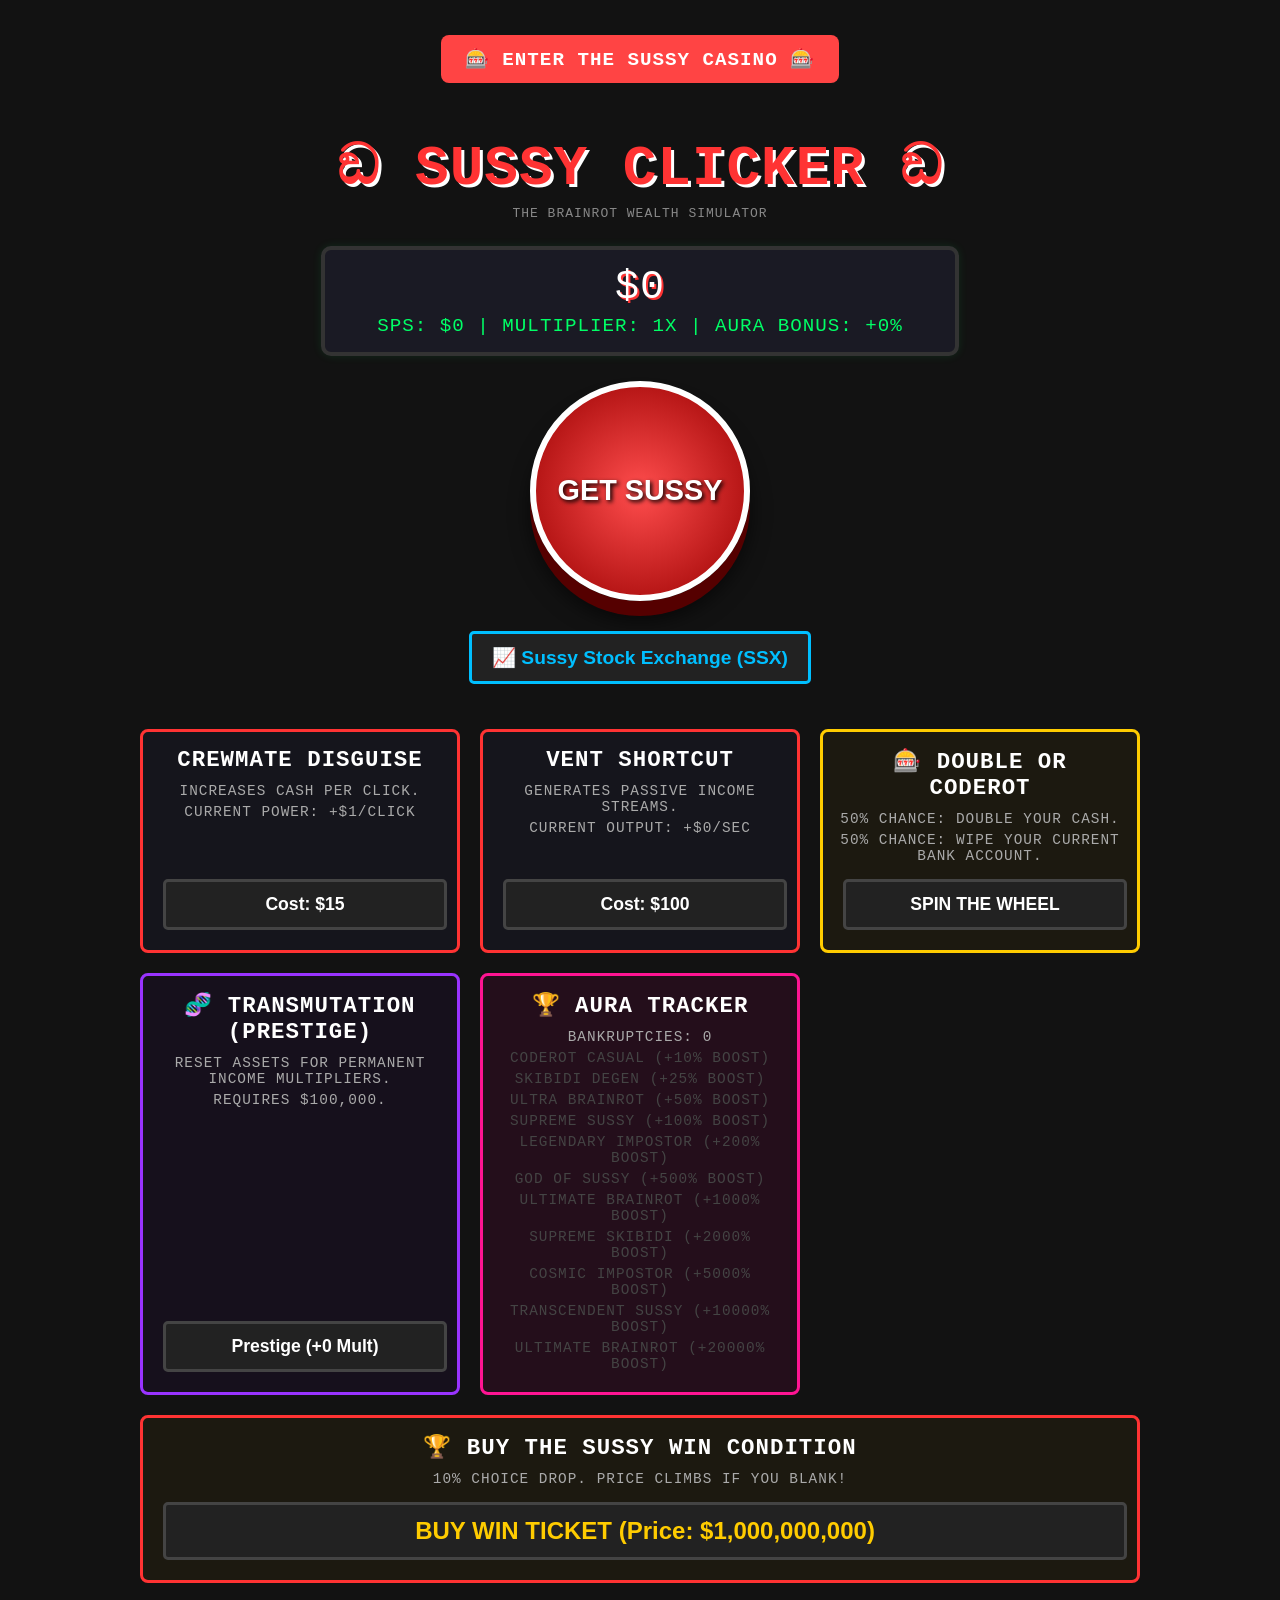
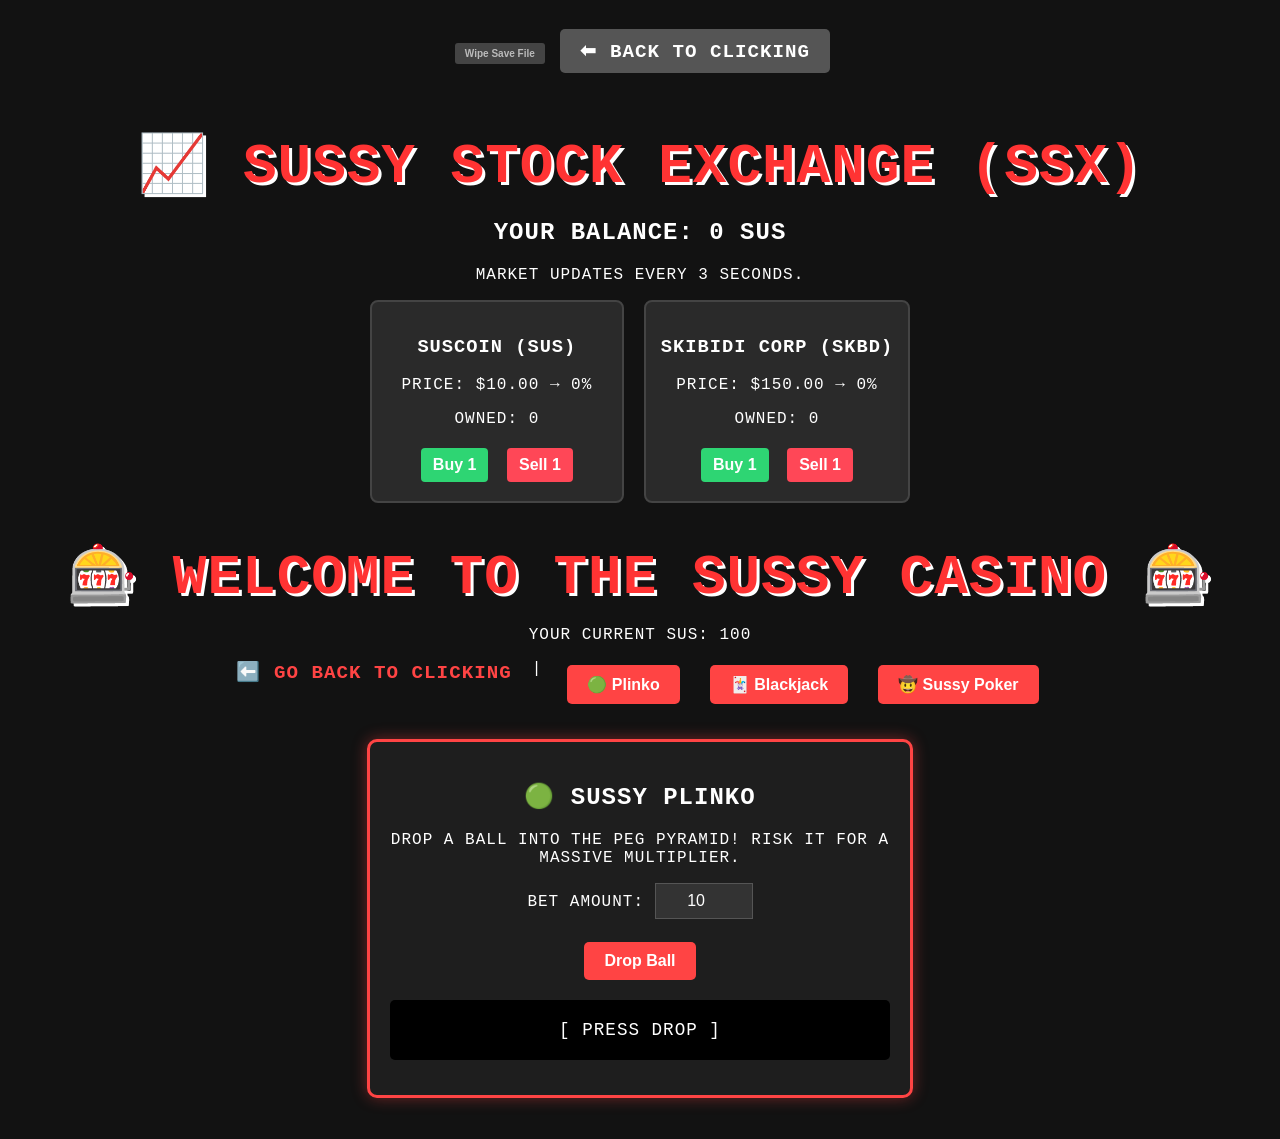
==== index.html @ 07d64ea9 "l bug fixes" ====
<!DOCTYPE html>
<html lang="en">
<head>
    <meta charset="UTF-8">
    <meta name="viewport" content="width=device-width, initial-scale=1.0">
    <title>SUSSY CLICKR</title>
    <link rel="shortcut icon" type="image/x-icon" href="favicon.ico">
    <a href="casino.html" style="display: inline-block; padding: 12px 24px; background: #ff4444; color: white; border-radius: 8px; font-weight: bold; text-decoration: none; margin: 15px 0;">
    🎰 Enter the Sussy Casino 🎰
    <script src="data.js"></script>

</a>
    <style>
        body {
            background-color: #0f0f12;
            color: #00ff66;
            font-family: 'Impact', 'Arial Black', sans-serif;
            text-align: center;
            margin: 0;
            padding: 20px;
            text-transform: uppercase;
            letter-spacing: 1px;
            user-select: none;
            transition: background 0.5s ease, box-shadow 0.5s ease;
        }

        h1 {
            color: #ff3333;
            font-size: 3.5rem;
            text-shadow: 3px 3px 0px #fff;
            margin-bottom: 5px;
        }

        .subtitle {
            color: #888;
            font-family: monospace;
            margin-bottom: 25px;
        }

        .stats-container {
            background: #1a1a24;
            border: 4px solid #333;
            padding: 15px;
            max-width: 600px;
            margin: 0 auto 25px auto;
            border-radius: 10px;
            box-shadow: 0 0 10px rgba(0, 255, 102, 0.1);
        }

        .main-display {
            font-size: 2.5rem;
            color: #ffffff;
            text-shadow: 2px 2px #ff3333;
        }

        .sub-display {
            font-size: 1.2rem;
            color: #00ff66;
            font-family: monospace;
            margin-top: 5px;
        }

        #main-clicker {
            background: radial-gradient(circle, #ff4d4d 0%, #990000 100%);
            color: white;
            border: 6px solid #fff;
            width: 220px;
            height: 220px;
            border-radius: 50%;
            font-size: 1.8rem;
            font-weight: bold;
            cursor: pointer;
            box-shadow: 0 15px 0px #550000, 0 20px 20px rgba(0,0,0,0.6);
            transition: all 0.05s ease;
            margin: 20px auto;
            display: block;
            text-shadow: 2px 2px 4px #000;
        }

        #main-clicker:active {
            transform: translateY(10px);
            box-shadow: 0 5px 0px #550000, 0 10px 10px rgba(0,0,0,0.6);
        }
        #day-trade-btn {
            background: #222;
            color: #00bfff;
            border: 3px solid #00bfff;
            padding: 12px 20px;
            font-size: 1.2rem;
            font-weight: bold;
            cursor: pointer;
            border-radius: 5px;
            margin-top: 10px;
            transition: all 0.2s ease;
        }
        #day-trade-btn:hover {
            background: #00bfff;
            color: black;
            border-color: #fff;
        }
        #day-trade-btn:active {
            transform: translateY(3px);
            box-shadow: 0 2px 0px #00bfff, 0 4px 4px rgba(0,0,0,0.6);
        }

        .grid-container {
            display: grid;
            grid-template-columns: repeat(auto-fit, minmax(280px, 1fr));
            gap: 20px;
            max-width: 1000px;
            margin: 30px auto;
            padding: 10px;
        }

        .panel {
            background: #15151c;
            border: 3px solid #ff3333;
            border-radius: 8px;
            padding: 15px;
            display: flex;
            flex-direction: column;
            justify-content: space-between;
        }

        .panel.gamble-panel { border-color: #ffcc00; background: #1c1910; }
        .panel.prestige-panel { border-color: #9933ff; background: #16101c; }
        .panel.achievement-panel { border-color: #ff1493; background: #240e1b; }

        .panel h3 { margin: 0 0 10px 0; font-size: 1.4rem; color: #fff; }
        .panel p { font-family: monospace; font-size: 0.9rem; color: #aaa; margin: 5px 0; }

        .action-btn {
            background: #222; color: #fff; border: 3px solid #444;
            padding: 12px; font-size: 1.1rem; font-weight: bold;
            cursor: pointer; border-radius: 5px; width: 100%; margin-top: 10px;
        }

        .action-btn:hover:not(:disabled) { background: #ff3333; color: black; border-color: #fff; }
        .gamble-panel .action-btn:hover:not(:disabled) { background: #ffcc00; }
        .prestige-panel .action-btn:hover:not(:disabled) { background: #9933ff; }
        .action-btn:disabled { background: #0b0b0d; color: #444; border-color: #222; cursor: not-allowed; }

        .win-screen {
            display: none; position: fixed; top: 0; left: 0; width: 100%; height: 100%;
            background: rgba(0,0,0,0.95); color: #ffcc00; font-size: 4rem; padding-top: 20%; z-index: 9999;
        }

        .clear-btn { background: #444; color: #bbb; border: none; padding: 5px 10px; font-size: 10px; cursor: pointer; border-radius: 3px; margin-top: 20px; }

        .chart-box {
            background: #050508;
            border: 2px dashed #00bfff;
            height: 80px;
            margin-top: 10px;
            border-radius: 4px;
            position: relative;
            overflow: hidden;
        }

        .chart-box svg {
            width: 100%;
            height: 100%;
        }
    </style>
</head>
<body>

    <div id="win-popup" class="win-screen">📮 GYATT! YOU ARE THE ULTIMATE IMPOSTOR! YOU WIN! 📮</div>

    <h1>ඞ SUSSY CLICKER ඞ</h1>
    <div class="subtitle">The Brainrot Wealth Simulator</div>

    <div class="stats-container" id="box-stats">
        <div class="main-display">$<span id="sus-points">0</span></div>
        <div class="sub-display">
            SPS: $<span id="sps-display">0</span> | Multiplier: <span id="prestige-display">1</span>x | Aura Bonus: +<span id="aura-bonus-display">0</span>%
        </div>
    </div>

    <button id="main-clicker" onclick="clickSussy(event)">GET SUSSY </button>
    <button id="day-trade-btn" onclick="location.href='trading.html'">📈 Sussy Stock Exchange (SSX)</button>

    <div class="grid-container">
        <div class="panel">
            <div>
                <h3>Crewmate Disguise</h3>
                <p>Increases cash per click.</p>
                <p>Current Power: +$<span id="click-power-display">1</span>/click</p>
            </div>
            <button id="btn-disguise" class="action-btn" onclick="buyDisguise()">Cost: $<span id="cost-disguise">15</span></button>
        </div>

        <div class="panel">
            <div>
                <h3>Vent Shortcut</h3>
                <p>Generates passive income streams.</p>
                <p>Current Output: +$<span id="vent-power-display">0</span>/sec</p>
            </div>
            <button id="btn-vent" class="action-btn" onclick="buyVent()">Cost: $<span id="cost-vent">100</span></button>
        </div>

        <div class="panel gamble-panel">
            <div>
                <h3>🎰 Double or Coderot</h3>
                <p>50% Chance: Double your cash.</p>
                <p>50% Chance: Wipe your current bank account.</p>
            </div>
            <button id="btn-gamble" class="action-btn" onclick="gambleEverything()">SPIN THE WHEEL</button>
        </div>

        <div class="panel prestige-panel">
            <div>
                <h3>🧬 Transmutation (Prestige)</h3>
                <p>Reset assets for permanent income multipliers.</p>
                <p>Requires $100,000.</p>
            </div>
            <button id="btn-prestige" class="action-btn" onclick="prestige()">Prestige (+<span id="pending-prestige">0</span> Mult)</button>
        </div>

        <div class="panel achievement-panel">
            <div>
                <h3>🏆 AURA TRACKER</h3>
                <p>Bankruptcies: <span id="stat-losses">0</span></p>
                <p id="badge-1" style="color: #444;"> CODEROT CASUAL (+10% Boost)</p>
                <p id="badge-2" style="color: #444;"> SKIBIDI DEGEN (+25% Boost)</p>
                <p id="badge-3" style="color: #444;"> ULTRA BRAINROT (+50% Boost)</p>
                <p id="badge-4" style="color: #444;"> SUPREME SUSSY (+100% Boost)</p>
                <p id="badge-5" style="color: #444;"> LEGENDARY IMPOSTOR (+200% Boost)</p>
                <p id="badge-6" style="color: #444;"> GOD OF SUSSY (+500% Boost)</p>
                <p id="badge-7" style="color: #444;"> ULTIMATE BRAINROT (+1000% Boost)</p>
                <p id="badge-8" style="color: #444;"> SUPREME SKIBIDI (+2000% Boost)</p>
                <p id="badge-9" style="color: #444;"> COSMIC IMPOSTOR (+5000% Boost)</p>
                <p id="badge-10" style="color: #444;"> TRANSCENDENT SUSSY (+10000% Boost)</p>
                <p id="badge-11" style="color: #444;"> ULTIMATE BRAINROT (+20000% Boost)</p>
            </div>
        </div>

        <div class="panel gamble-panel" style="grid-column: 1 / -1; border-color: #ff3333;">
            <div>
                <h3>🏆 BUY THE SUSSY WIN CONDITION</h3>
                <p>10% Choice drop. Price climbs if you blank!</p>
            </div>
            <button id="btn-win" class="action-btn" onclick="gambleWinCondition()" style="font-size: 1.5rem; color: #ffcc00;">BUY WIN TICKET (Price: $<span id="win-cost-display">1,000,000,000</span>)</button>
        </div>
    </div>

    <button class="clear-btn" onclick="clearSave()">Wipe Save File</button>

    <script>
        let audioCtx = null;
        function initAudio() { if (!audioCtx) { audioCtx = new (window.AudioContext || window.webkitAudioContext)(); } }

        function playSound(type) {
            initAudio(); if (!audioCtx) return;
            let osc = audioCtx.createOscillator(); let gainNode = audioCtx.createGain();
            osc.connect(gainNode); gainNode.connect(audioCtx.destination);
            let now = audioCtx.currentTime;

                        if (type === 'click') {
                osc.type = 'triangle'; osc.frequency.setValueAtTime(150, now); osc.frequency.exponentialRampToValueAtTime(300, now + 0.08);
                gainNode.gain.setValueAtTime(0.15, now); gainNode.gain.linearRampToValueAtTime(0.01, now + 0.08);
                osc.start(now); osc.stop(now + 0.08);
            } else if (type === 'win') {
                osc.type = 'sine'; osc.frequency.setValueAtTime(523.25, now); osc.frequency.setValueAtTime(659.25, now + 0.1); osc.frequency.setValueAtTime(783.99, now + 0.2);
                gainNode.gain.setValueAtTime(0.2, now); gainNode.gain.linearRampToValueAtTime(0.01, now + 0.4);
                osc.start(now); osc.stop(now + 0.4);
            } else if (type === 'lose') {
                osc.type = 'sawtooth'; osc.frequency.setValueAtTime(120, now); osc.frequency.linearRampToValueAtTime(40, now + 0.3);
                gainNode.gain.setValueAtTime(0.3, now); gainNode.gain.linearRampToValueAtTime(0.01, now + 0.3);
                osc.start(now); osc.stop(now + 0.3);
            } else if (type === 'prestige') {
                osc.type = 'sine'; osc.frequency.setValueAtTime(200, now); osc.frequency.exponentialRampToValueAtTime(1200, now + 0.5);
                gainNode.gain.setValueAtTime(0.2, now); gainNode.gain.linearRampToValueAtTime(0.01, now + 0.5);
                osc.start(now); osc.stop(now + 0.5);
            }
        }

        const DEFAULT_GAME = {
            susPoints: 0, basePointsPerClick: 1, baseAutoSusPerSecond: 0, prestigeMultiplier: 1,
            winPrice: 1000000000, baseWinPrice: 1000000000, totalLosses: 0,
            costs: { disguise: 15, vent: 100 },
            lastSaved: 0
        };

        let game = { ...DEFAULT_GAME };
        let priceHistory = [];

        function loadGame() {
            let saved = localStorage.getItem('sussy_clicker_save_v4');
            if (saved) {
                try {
                    game = Object.assign({}, DEFAULT_GAME, JSON.parse(saved));
                    // Offline Math Calculations upon startup
                    if (game.lastSaved > 0) {
                        let now = Date.now();
                        let elapsedMs = now - game.lastSaved;
                        let elapsedSeconds = Math.floor(elapsedMs / 1000);
                        let sps = getSPS();
                        if (elapsedSeconds > 0 && sps > 0) {
                            let offlineEarnings = elapsedSeconds * sps;
                            game.susPoints += offlineEarnings;
                            // Visual feedback alert
                            setTimeout(() => {
                                alert(`💰 CODEROT INCOME GENERATED WHILE AWAY!\n\nYou accumulated $${Math.floor(offlineEarnings).toLocaleString()} while touchin' grass for ${elapsedSeconds} seconds.`);
                                updateUI();
                            }, 500);
                        }
                    }
                } catch(e) {}
            }
        }

        function saveGame() {
            game.lastSaved = Date.now();
            localStorage.setItem('sussy_clicker_save_v4', JSON.stringify(game));
        }

        function clearSave() {
            if(confirm("Permanently wipe your meta account?")) {
                localStorage.removeItem('sussy_clicker_save_v4');
                game = JSON.parse(JSON.stringify(DEFAULT_GAME));
                updateUI();
            }
        }

        function getAuraBonus() {
            let bonus = 0;
            if (game.totalLosses >= 1) bonus += 10;
            if (game.totalLosses >= 5) bonus += 25;
            if (game.totalLosses >= 10) bonus += 50;
            if (game.totalLosses >= 20) bonus += 100;
            if (game.totalLosses >= 50) bonus += 200;
            if (game.totalLosses >= 100) bonus += 500;
            if (game.totalLosses >= 200) bonus += 1000;
            if (game.totalLosses >= 500) bonus += 2000;
            if (game.totalLosses >= 1000) bonus += 5000;
            if (game.totalLosses >= 2000) bonus += 10000;
            if (game.totalLosses >= 5000) bonus += 20000;
            return bonus;
        }

        function getClickPower() { return game.basePointsPerClick * game.prestigeMultiplier * (1 + getAuraBonus()/100); }
        function getSPS() { return game.baseAutoSusPerSecond * game.prestigeMultiplier * (1 + getAuraBonus()/100); }

        function clickSussy(event) {
            playSound('click'); let amount = getClickPower(); game.susPoints += amount;
            let clickerBtn = document.getElementById('main-clicker'); let rect = clickerBtn.getBoundingClientRect();
            let txt = document.createElement('div'); txt.innerText = `+$${Math.floor(amount).toLocaleString()}`;
            txt.style.position = 'absolute'; txt.style.color = '#00ff66'; txt.style.fontFamily = 'Impact'; txt.style.fontSize = '24px';
            txt.style.pointerEvents = 'none'; txt.style.zIndex = '1000'; txt.style.textShadow = '2px 2px #000';
            txt.style.left = `${rect.left + (rect.width/2) + (Math.random()-0.5)*60}px`; txt.style.top = `${rect.top + window.scrollY}px`;
            document.body.appendChild(txt);
            let top = rect.top + window.scrollY; let op = 1;
            let f = setInterval(() => { top -= 3; op -= 0.05; txt.style.top = `${top}px`; txt.style.opacity = op; if (op <= 0) { clearInterval(f); txt.remove(); } }, 20);
            updateUI();
        }

        function buyDisguise() { if (game.susPoints >= game.costs.disguise) { game.susPoints -= game.costs.disguise; game.basePointsPerClick += 1; game.costs.disguise = Math.ceil(game.costs.disguise * 1.15); playSound('click'); updateUI(); } }
        function buyVent() { if (game.susPoints >= game.costs.vent) { game.susPoints -= game.costs.vent; game.baseAutoSusPerSecond += 5; game.costs.vent = Math.ceil(game.costs.vent * 1.15); playSound('click'); updateUI(); } }

        function gambleEverything() {
            if (game.susPoints <= 0) return;
            if (Math.random() < 0.5) { game.susPoints *= 2; playSound('win'); alert("🎰 SPEED BLESSED! You doubled your money!"); }
            else { game.susPoints = 0; game.totalLosses++; playSound('lose'); alert("❌ CODEROT STRUCK! You lost your entire bank account!"); }
            updateUI();
        }


        function gambleWinCondition() {
            if (game.susPoints >= game.winPrice) {
                game.susPoints -= game.winPrice;
                if (Math.random() > 0.10) { playSound('win'); document.getElementById('win-popup').style.display = 'block'; }
                else { game.winPrice = Math.ceil(game.winPrice * 1.025); playSound('lose'); alert("❌ BRO GOT SCAMMED! Ticket was blank. Cost escalated!"); }
                updateUI();
            }
        }

        function prestige() {
            if (game.susPoints >= 100000) {
                let gain = Math.floor(Math.log10(game.susPoints) - 4); if (gain < 1) gain = 1;
                game.prestigeMultiplier += gain; game.baseWinPrice = Math.ceil(game.baseWinPrice * 1.025); game.winPrice = game.baseWinPrice;
                game.susPoints = 0; game.basePointsPerClick = 1; game.baseAutoSusPerSecond = 0; game.costs.disguise = 15; game.costs.vent = 100;
                playSound('prestige'); alert(`🧬 ASCENSION ATTAINED! Income is now ${game.prestigeMultiplier}x!`); updateUI();
            }
        }

        setInterval(() => { let sps = getSPS(); if (sps > 0) { game.susPoints += (sps / 20); updateUI(); } }, 50);
        setInterval(() => { saveGame(); }, 10000);
        const slangEncounters = [
            { text: "🚨 A WILD IMPOSTOR CHALLENGES YOU TO A SKIBIDI COIN FLIP! 🚨", winMsg: "💰 CHIPPED EM! You clutched the coin flip!", loseMsg: "🤡 SKILL ISSUE! He default danced and took your cash!" },
            { text: "📦 AN ULTRA RARE SUSSY SUPPLY DROP FELL IN THE VENT! 📦", winMsg: "🔥 WE ARE SO BACK! Pulled a Golden Skull Trooper!", loseMsg: "💀 CHALKED! Just a blue spray canister." },
            { text: "🎯 A SKIBIDI SNIPER SQUAD SPOTTED YOU! 🎯", winMsg: "🏆 HEADSHOT! You dodged the bullets and got their loot!", loseMsg: "💥 OOF! They tagged you and took your cash!" },
            { text: "🕹️ A CODEROT GAMER CHALLENGES YOU TO A 1V1! 🕹️", winMsg: "🎮 GG EZ! You clutched the 1v1 and got their cash!", loseMsg: "😵 LAGGED OUT! They outplayed you and took your cash!" },
            { text: "💣 A BRAINROT BOMBER DROPS A SUSSY BOMB NEAR YOU! 💣", winMsg: "💥 NINJA DODGE! You avoided the blast and got their loot!", loseMsg: "🔥 INCINERATED! The bomb exploded and took your cash!" },
            { text: "🛸 A SKIBIDI ALIEN ABDUCTS YOU FOR A SUSSY EXPERIMENT! 🛸", winMsg: "👽 ESCAPED! You outsmarted the aliens and got their loot!", loseMsg: "🛸 ABDUCTED! The aliens took your cash!" },
            { text: "🎭 A CODEROT CLOWN TRIES TO SCARE YOU! 🎭", winMsg: "😂 JUMP SCARED THEM! You scared the clown and got their loot!", loseMsg: "🤡 SCARED OUT! The clown scared you and took your cash!" },
            { text: "🕵️ A SKIBIDI DETECTIVE ACCUSES YOU OF BEING SUS! 🕵️", winMsg: "🕵️‍♂️ CLEARED! You proved your innocence and got their loot!", loseMsg: "🔍 FOUND GUILTY! The detective took your cash!" },
            { text: "🎨 A BRAINROT ARTIST PAINTS A SUSSY MASTERPIECE! 🎨", winMsg: "🖌️ MASTERPIECE! You sold the painting and got their loot!", loseMsg: "🎨 RUINED! The painting was a flop and they took your cash!" },
            { text: "🏰 A CODEROT KNIGHT CHALLENGES YOU TO A DUEL! 🏰", winMsg: "⚔️ VICTORY! You won the duel and got their loot!", loseMsg: "🛡️ DEFEATED! The knight bested you and took your cash!" },
        ];

        setInterval(() => {
            if (game.susPoints > 500 && Math.random() < 0.25) {
                let wager = Math.floor(game.susPoints * 0.25); let s = slangEncounters[Math.floor(Math.random() * slangEncounters.length)];
                if (confirm(`${s.text}\n\nWager 25% ($${wager.toLocaleString()})?`)) {
                    if (Math.random() < 0.45) { game.susPoints += wager; playSound('win'); alert(s.winMsg); }
                    else { game.susPoints -= wager; if(game.susPoints <= 0) game.totalLosses++; playSound('lose'); alert(s.loseMsg); }
                    updateUI();
                }
            }
        }, 15000);

        function updateUI() {
            document.getElementById('sus-points').innerText = Math.floor(game.susPoints).toLocaleString();
            document.getElementById('sps-display').innerText = Math.floor(getSPS()).toLocaleString();
            document.getElementById('click-power-display').innerText = getClickPower().toLocaleString();
            document.getElementById('prestige-display').innerText = game.prestigeMultiplier;
            document.getElementById('aura-bonus-display').innerText = getAuraBonus();
            document.getElementById('stat-losses').innerText = game.totalLosses;
            document.getElementById('cost-disguise').innerText = game.costs.disguise.toLocaleString();
            document.getElementById('cost-vent').innerText = game.costs.vent.toLocaleString();
            document.getElementById('win-cost-display').innerText = game.winPrice.toLocaleString();
            document.getElementById('btn-disguise').disabled = (game.susPoints < game.costs.disguise);
            document.getElementById('btn-vent').disabled = (game.susPoints < game.costs.vent);
            document.getElementById('btn-win').disabled = (game.susPoints < game.winPrice);
            document.getElementById('btn-gamble').disabled = (game.susPoints <= 0);
            
            let b1 = document.getElementById('badge-1');
            if(game.totalLosses >= 1) { b1.innerText = "[X] CODEROT CASUAL (+10%)"; b1.style.color = "#00ff66"; }
            let b2 = document.getElementById('badge-2');
            if(game.totalLosses >= 5) { b2.innerText = "[X] SKIBIDI DEGEN (+25%)"; b2.style.color = "#00ff66"; }
            let b3 = document.getElementById('badge-3');
            if(game.totalLosses >= 10) { b3.innerText = "[X] ULTRA BRAINROT (+50%)"; b3.style.color = "#00ff66"; }
            let b4 = document.getElementById('badge-4');
            if(game.totalLosses >= 20) { b4.innerText = "[X] SUPREME SUSSY (+100%)"; b4.style.color = "#00ff66"; }
            let b5 = document.getElementById('badge-5');
            if(game.totalLosses >= 50) { b5.innerText = "[X] LEGENDARY IMPOSTOR (+200%)"; b5.style.color = "#00ff66"; }
            let b6 = document.getElementById('badge-6');
            if(game.totalLosses >= 100) { b6.innerText = "[X] GOD OF SUSSY (+500%)"; b6.style.color = "#00ff66"; }
            let b7 = document.getElementById('badge-7');
            if(game.totalLosses >= 200) { b7.innerText = "[X] ULTIMATE BRAINROT (+1000%)"; b7.style.color = "#00ff66"; }
            let b8 = document.getElementById('badge-8');
            if(game.totalLosses >= 500) { b8.innerText = "[X] SUPREME SKIBIDI (+2000%)"; b8.style.color = "#00ff66"; }
            let b9 = document.getElementById('badge-9');
            if(game.totalLosses >= 1000) { b9.innerText = "[X] COSMIC IMPOSTOR (+5000%)"; b9.style.color = "#00ff66"; }
            let b10 = document.getElementById('badge-10');
            if(game.totalLosses >= 2000) { b10.innerText = "[X] TRANSCENDENT SUSSY (+10000%)"; b10.style.color = "#00ff66"; }
            let b11 = document.getElementById('badge-11');
            if(game.totalLosses >= 5000) { b11.innerText = "[X] ULTIMATE BRAINROT (+20000%)"; b11.style.color = "#00ff66"; }
            
            if (game.susPoints >= 100000) {
                let pending = Math.floor(Math.log10(game.susPoints) - 4);
                document.getElementById('pending-prestige').innerText = pending < 1 ? 1 : pending;
                document.getElementById('btn-prestige').disabled = false;
            } else {
                document.getElementById('pending-prestige').innerText = "0";
                document.getElementById('btn-prestige').disabled = true;
            }
            
            let body = document.body;
            let statsBox = document.getElementById('box-stats');
            if (game.susPoints >= 100000000) {
                body.style.background = "#0c192b";
                body.style.boxShadow = "inset 0 0 100px rgba(0, 191, 255, 0.4)";
                statsBox.style.borderColor = "#00bfff";
            } else if (game.susPoints >= 1000000) {
                body.style.background = "#1c1605";
                body.style.boxShadow = "inset 0 0 100px rgba(255, 204, 0, 0.3)";
                statsBox.style.borderColor = "#ffcc00";
            } else {
                body.style.background = "#0f0f12";
                body.style.boxShadow = "none";
                statsBox.style.borderColor = "#333";
            }
        }

        window.addEventListener('beforeunload', () => {
            saveGame();
        });

                // Register Service Worker for true offline PWA functionality
        if ('serviceWorker' in navigator) {
            window.addEventListener('load', () => {
                navigator.serviceWorker.register('./sw.js')
                    .then(reg => console.log('Sussy Service Worker Registered!', reg))
                    .catch(err => console.log('Service Worker setup failed:', err));
            });
        }
        function saveBeforeLeave() {
    
        // Replace 'susCurrency' with your actual main game currency variable
    localStorage.setItem("playerSusCurrency", susCurrency); 
        }
        const CURRENT_VERSION = "2.0"; // Increment this when you change data structures

function loadUserData() {
    let savedData = JSON.parse(localStorage.getItem("user_website_data"));
    let savedVersion = localStorage.getItem("data_version");

    if (savedData) {
        // If they have old data from version 1.0, convert it to fit your new update
        if (savedVersion !== CURRENT_VERSION) {
            console.log("Old data version detected. Upgrading...");
            
            // Example conversion:
            if (savedData.oldFieldName) {
                savedData.newFieldName = savedData.oldFieldName;
                delete savedData.oldFieldName;
            }
            
            // Save the newly converted data and update their version tracker
            localStorage.setItem("user_website_data", JSON.stringify(savedData));
            localStorage.setItem("data_version", CURRENT_VERSION);
        }
        return savedData;
    }
    return null; // No previous data found
}

    
        loadGame();
        updateUI();
    </script>
    <!DOCTYPE html>
<html lang="en">
<head>
    <meta charset="UTF-8">
    <meta name="viewport" content="width=device-width, initial-scale=1.0">
    <title>Sussy Stock Exchange</title>
    <style>
        body {
            background-color: #121212;
            color: white;
            font-family: Arial, sans-serif;
            text-align: center;
            padding: 20px;
        }
        .back-btn {
            background: #555;
            color: white;
            padding: 10px 20px;
            text-decoration: none;
            border-radius: 5px;
            display: inline-block;
            margin-bottom: 20px;
        }
        .market-container {
            display: flex;
            gap: 20px;
            justify-content: center;
            flex-wrap: wrap;
            margin-top: 15px;
        }
        .market-card {
            background: #2a2a2a;
            border: 2px solid #444;
            border-radius: 8px;
            padding: 15px;
            min-width: 220px;
        }
        .market-card button {
            background: #ff4757;
            color: white;
            border: none;
            padding: 8px 12px;
            margin: 4px;
            cursor: pointer;
            border-radius: 4px;
            font-weight: bold;
        }
        .market-card button:first-of-type {
            background: #2ed573;
        }
        .trend-up { color: #2ed573; font-weight: bold; }
        .trend-down { color: #ff4757; font-weight: bold; }
    </style>
</head>
<body>

    <!-- Back to Main Game -->
    <a href="index.html" class="back-btn" onclick="saveAndGoBack()">⬅ Back to Clicking</a>

    <h1>📈 Sussy Stock Exchange (SSX)</h1>
    <h2>Your Balance: <span id="balance-display">0</span> Sus</h2>
    <p>Market updates every 3 seconds.</p>
    
    <div class="market-container">
        <!-- SusCoin -->
        <div class="market-card">
            <h3>SusCoin (SUS)</h3>
            <p>Price: <span id="suscoin-price">$10.00</span> <span id="suscoin-trend">→ 0%</span></p>
            <p>Owned: <span id="suscoin-owned">0</span></p>
            <button onclick="buyAsset('suscoin')">Buy 1</button>
            <button onclick="sellAsset('suscoin')">Sell 1</button>
        </div>

        <!-- Skibidi Corp -->
        <div class="market-card">
            <h3>Skibidi Corp (SKBD)</h3>
            <p>Price: <span id="skb-price">$150.00</span> <span id="skb-trend">→ 0%</span></p>
            <p>Owned: <span id="skb-owned">0</span></p>
            <button onclick="buyAsset('skb')">Buy 1</button>
            <button onclick="sellAsset('skb')">Sell 1</button>
        </div>
    </div>

    <script>
        // 1. Pull the player's currency from the main game, default to 0 if none exists
        let playerCash = parseInt(localStorage.getItem("playerSusCurrency")) || 0;

        // Pull existing stocks or setup defaults
        let market = JSON.parse(localStorage.getItem("marketData")) || {
            suscoin: { price: 10, owned: 0, volatility: 0.1 },
            skb: { price: 150, owned: 0, volatility: 0.2 }
        };

        // Update the display when the page loads
        document.getElementById("balance-display").innerText = playerCash;
        updateMarketUI();

        function buyAsset(id) {
            let asset = market[id];
            if (playerCash >= asset.price) {
                playerCash -= Math.floor(asset.price);
                asset.owned++;
                updateMarketUI();
            } else {
                alert("Not enough Sus!");
            }
        }

        function sellAsset(id) {
            let asset = market[id];
            if (asset.owned > 0) {
                playerCash += Math.floor(asset.price);
                asset.owned--;
                updateMarketUI();
            }
        }

        function updateMarketPrices() {
            for (let id in market) {
                let asset = market[id];
                let previousPrice = asset.price;
                let changePercent = (Math.random() * 2 - 1) * asset.volatility;
                
                if (Math.random() < 0.05) { changePercent = (Math.random() > 0.5) ? 0.69 : -0.50; }
                asset.price = Math.max(1, asset.price * (1 + changePercent));

                let priceEl = document.getElementById(`${id}-price`);
                let trendEl = document.getElementById(`${id}-trend`);

                if (priceEl && trendEl) {
                    priceEl.innerText = `$${asset.price.toFixed(2)}`;
                    let actualChange = ((asset.price - previousPrice) / previousPrice) * 100;
                    if (actualChange > 0) {
                        trendEl.innerText = `▲ +${actualChange.toFixed(1)}%`;
                        trendEl.className = "trend-up";
                    } else {
                        trendEl.innerText = `▼ ${actualChange.toFixed(1)}%`;
                        trendEl.className = "trend-down";
                    }
                }
            }
            // Temporarily save stock amounts and current prices while on this page
            localStorage.setItem("marketData", JSON.stringify(market));
        }

        function updateMarketUI() {
            document.getElementById("balance-display").innerText = playerCash;
            for (let id in market) {
                let ownedEl = document.getElementById(`${id}-owned`);
                if (ownedEl) ownedEl.innerText = market[id].owned;
            }
        }

        // Save everything back to localStorage right before heading back to index.html
        function saveBeforeLeave() {
            localStorage.setItem("playerSusCurrency", playerCash);
            localStorage.setItem("marketData", JSON.stringify(market));
        }
        // Run this when index.html loads up
    if (localStorage.getItem("playerSusCurrency")) {
    susCurrency = parseInt(localStorage.getItem("playerSusCurrency"));
}


        setInterval(updateMarketPrices, 3000); // Update market prices every 3 seconds
    </script>
    <!DOCTYPE html>
<html lang="en">
<head>
    <meta charset="UTF-8">
    <meta name="viewport" content="width=device-width, initial-scale=1.0">
    <title>🎰 Sussy Casino 💀</title>
    <style>
        body { background-color: #121212; color: #fff; font-family: 'Courier New', Courier, monospace; text-align: center; margin: 0; padding: 20px; }
        a { color: #ff4444; font-weight: bold; text-decoration: none; font-size: 1.2rem; }
        .casino-nav { margin-bottom: 30px; display: flex; justify-content: center; gap: 20px; }
        .game-card { display: none; background: #1e1e1e; border: 3px solid #ff4444; border-radius: 10px; max-width: 500px; margin: 20px auto; padding: 20px; box-shadow: 0 0 15px rgba(255, 68, 68, 0.4); }
        .active { display: block; }
        button { background: #ff4444; color: white; border: none; padding: 10px 20px; font-size: 1rem; cursor: pointer; font-weight: bold; margin: 5px; border-radius: 5px; }
        button:hover { background: #cc3333; }
        input { padding: 8px; font-size: 1rem; width: 80px; text-align: center; background: #333; color: #fff; border: 1px solid #555; }
        .display-box { font-size: 1.5rem; margin: 15px 0; background: #000; padding: 10px; border-radius: 5px; min-height: 40px; display: flex; justify-content: center; align-items: center; }
    </style>
</head>
<body>

    <h1>🎰 WELCOME TO THE SUSSY CASINO 🎰</h1>
    <p>Your Current Sus: <span id="global-sus">Loading...</span></p>
    
    <div class="casino-nav">
        <a href="index.html">⬅️ Go Back to Clicking</a> |
        <button onclick="switchGame('plinko')">🟢 Plinko</button>
        <button onclick="switchGame('blackjack')">🃏 Blackjack</button>
        <button onclick="switchGame('poker')">🤠 Sussy Poker</button>
    </div>

    <!-- PLINKO GAME -->
    <div id="game-plinko" class="game-card active">
        <h2>🟢 Sussy Plinko</h2>
        <p>Drop a ball into the peg pyramid! Risk it for a massive multiplier.</p>
        <label>Bet Amount: </label>
        <input type="number" id="plinko-bet" value="10" min="1">
        <br><br>
        <button onclick="playPlinko()">Drop Ball</button>
        <div id="plinko-path" class="display-box" style="font-size: 1.1rem; word-break: break-all;">[ Press Drop ]</div>
        <div id="plinko-result" style="font-weight:bold;"></div>
    </div>

    <!-- BLACKJACK GAME -->
    <div id="game-blackjack" class="game-card">
        <h2>🃏 Sussy Blackjack (21)</h2>
        <div id="bj-setup">
            <label>Bet Amount: </label>
            <input type="number" id="bj-bet" value="10" min="1">
            <br><br>
            <button onclick="startBlackjack()">Deal Cards</button>
        </div>
        <div id="bj-gameplay" style="display:none;">
            <p><strong>Dealer Hand:</strong> <span id="bj-dealer-hand">?</span></p>
            <p><strong>Your Hand:</strong> <span id="bj-player-hand">?</span> (Total: <span id="bj-player-total">0</span>)</p>
            <button onclick="blackjackAction('hit')">Hit</button>
            <button onclick="blackjackAction('stand')">Stand</button>
        </div>
        <div id="bj-result" class="display-box">Place a bet to play.</div>
    </div>

    <!-- POKER GAME (HIGH/LOW OR STRIPED) -->
    <div id="game-poker" class="game-card">
        <h2>🤠 Sussy Poker (Showdown)</h2>
        <p>A fast-paced 3-Card Showdown against the Dealer. Best hand wins!</p>
        <label>Bet Amount: </label>
        <input type="number" id="poker-bet" value="10" min="1">
        <br><br>
        <button onclick="playPoker()">Deal Showdown</button>
        <div id="poker-board" class="display-box" style="flex-direction: column; font-size:1.1rem;">
            <div>Dealer: <span id="poker-dealer">---</span></div>
            <div style="margin-top: 10px;">You: <span id="poker-player">---</span></div>
        </div>
        <div id="poker-result" style="font-weight:bold;"></div>
    </div>

    <script>
        // --- 1. LOCAL STORAGE SYNC ENGINE ---
        // Reads your game's data. Automatically falls back if it doesn't find your data structure yet.
        function getSus() {
            let data = localStorage.getItem('sussy_clicker_save') || localStorage.getItem('playerData');
            if (data) {
                try {
                    let parsed = JSON.parse(data);
                    return parsed.sus !== undefined ? parsed.sus : (parsed.points || 100);
                } catch(e) { return 100; }
            }
            return 100; // Fallback starting money
        }

        function saveSus(newAmount) {
            // Find your actual key used in your main game file, update it, and broadcast it back
            let key = localStorage.getItem('sussy_clicker_save') ? 'sussy_clicker_save' : 'playerData';
            let data = localStorage.getItem(key);
            let parsed = data ? JSON.parse(data) : {};
            
            parsed.sus = newAmount; // Update the currency property
            if(parsed.points !== undefined) parsed.points = newAmount; 

            localStorage.setItem(key, JSON.stringify(parsed));
            document.getElementById('global-sus').innerText = newAmount;
        }

        // Initialize display value on page load
        document.getElementById('global-sus').innerText = getSus();

        function switchGame(gameId) {
            document.querySelectorAll('.game-card').forEach(card => card.classList.remove('active'));
            document.getElementById(`game-${gameId}`).classList.add('active');
        }

        function validateBet(betAmount) {
            let currentSus = getSus();
            if (isNaN(betAmount) || betAmount <= 0) { alert("Enter a valid bet!"); return false; }
            if (betAmount > currentSus) { alert("You don't have enough Sus!"); return false; }
            return true;
        }

        // --- 2. GAME LIBRARIES: PLINKO ---
        function playPlinko() {
            let bet = parseInt(document.getElementById('plinko-bet').value);
            if (!validateBet(bet)) return;

            let currentSus = getSus();
            currentSus -= bet;

            // Simulate pegs pathing: L = Left, R = Right
            let path = [];
            let position = 0; // Center offset tracker
            for (let i = 0; i < 6; i++) {
                let choice = Math.random() < 0.5 ? 'L' : 'R';
                path.push(choice);
                position += (choice === 'R' ? 1 : -1);
            }

            // Map destination to point multipliers
            let absolutePos = Math.abs(position);
            let multiplier = 0.2; // default center fail
            if (absolutePos === 2) multiplier = 1.5;
            if (absolutePos === 4) multiplier = 4.0;
            if (absolutePos === 6) multiplier = 15.0; // Extreme edges payout high

            let winnings = Math.floor(bet * multiplier);
            currentSus += winnings;
            saveSus(currentSus);

            document.getElementById('plinko-path').innerText = `Path: ${path.join(' ➔ ')} (Slot index: ${position})`;
            let resText = document.getElementById('plinko-result');
            resText.innerText = `Multiplier: x${multiplier} | Payout: ${winnings} Sus!`;
            resText.style.color = multiplier >= 1 ? '#00ff00' : '#ff3333';
        }

        // --- 3. GAME LIBRARIES: BLACKJACK ---
        let bjState = { deck: [], playerHand: [], dealerHand: [], bet: 0 };
        
        function getCard() {
            const suits = ['♠','♥','♦','♣'];
            const faces = ['2','3','4','5','6','7','8','9','10','J','Q','K','A'];
            let face = faces[Math.floor(Math.random() * faces.length)];
            let val = parseInt(face);
            if (['J','Q','K'].includes(face)) val = 10;
            if (face === 'A') val = 11;
            return { display: face + suits[Math.floor(Math.random()*4)], value: val, isAce: face === 'A' };
        }

        function calculateScore(hand) {
            let total = hand.reduce((sum, c) => sum + c.value, 0);
            let aces = hand.filter(c => c.isAce).length;
            while (total > 21 && aces > 0) { total -= 10; aces--; }
            return total;
        }

        function startBlackjack() {
            let bet = parseInt(document.getElementById('bj-bet').value);
            if (!validateBet(bet)) return;

            let currentSus = getSus() - bet;
            saveSus(currentSus);

            bjState.bet = bet;
            bjState.playerHand = [getCard(), getCard()];
            bjState.dealerHand = [getCard(), getCard()];

            document.getElementById('bj-setup').style.display = 'none';
            document.getElementById('bj-gameplay').style.display = 'block';
            document.getElementById('bj-result').innerText = "Game in progress...";

            updateBlackjackUI(false);
        }

        function updateBlackjackUI(showDealer) {
            document.getElementById('bj-player-hand').innerText = bjState.playerHand.map(c => c.display).join(' ');
            document.getElementById('bj-player-total').innerText = calculateScore(bjState.playerHand);
            
            if (showDealer) {
                document.getElementById('bj-dealer-hand').innerText = bjState.dealerHand.map(c => c.display).join(' ');
            } else {
                document.getElementById('bj-dealer-hand').innerText = bjState.dealerHand[0].display + " 📇";
            }
        }

        function blackjackAction(action) {
            if (action === 'hit') {
                bjState.playerHand.push(getCard());
                updateBlackjackUI(false);
                if (calculateScore(bjState.playerHand) > 21) {
                    endBlackjack('bust', "You went bust! Dealer wins.");
                }
            } else if (action === 'stand') {
                // Dealer hits until 17
                while (calculateScore(bjState.dealerHand) < 17) {
                    bjState.dealerHand.push(getCard());
                }
                updateBlackjackUI(true);
                
                let pScore = calculateScore(bjState.playerHand);
                let dScore = calculateScore(bjState.dealerHand);

                if (dScore > 21) endBlackjack('win', "Dealer bust! You win!");
                else if (pScore > dScore) endBlackjack('win', `You win! ${pScore} beats ${dScore}`);
                else if (pScore < dScore) endBlackjack('lose', `Dealer wins! ${dScore} beats ${pScore}`);
                else endBlackjack('push', "It's a push/tie! Bet returned.");
            }
        }

        function endBlackjack(outcome, message) {
            let currentSus = getSus();
            if (outcome === 'win') currentSus += (bjState.bet * 2);
            if (outcome === 'push') currentSus += bjState.bet;

            saveSus(currentSus);
            document.getElementById('bj-result').innerText = message;
            document.getElementById('bj-setup').style.display = 'block';
            document.getElementById('bj-gameplay').style.display = 'none';
        }

        // --- 4. GAME LIBRARIES: SHOWDOWN POKER ---
        function playPoker() {
            let bet = parseInt(document.getElementById('poker-bet').value);
            if (!validateBet(bet)) return;

            let currentSus = getSus() - bet;

            // Generate high-card poker dynamic value arrays
            let pCard = getCard();
            let dCard = getCard();

            document.getElementById('poker-player').innerText = pCard.display;
            document.getElementById('poker-dealer').innerText = dCard.display;

            let resText = document.getElementById('poker-result');
            if (pCard.value > dCard.value) {
                currentSus += (bet * 2);
                resText.innerText = `Winner! Payout: ${bet * 2} Sus!`;
                resText.style.color = '#00ff00';
            } else if (pCard.value < dCard.value) {
                resText.innerText = "Dealer has a better hand. You lost!";
                resText.style.color = '#ff3333';
            } else {
                currentSus += bet;
                resText.innerText = "Split pot! It's a draw.";
                resText.style.color = '#ffff00';
            }
            saveSus(currentSus);
        }
</script>
</body>
</html>
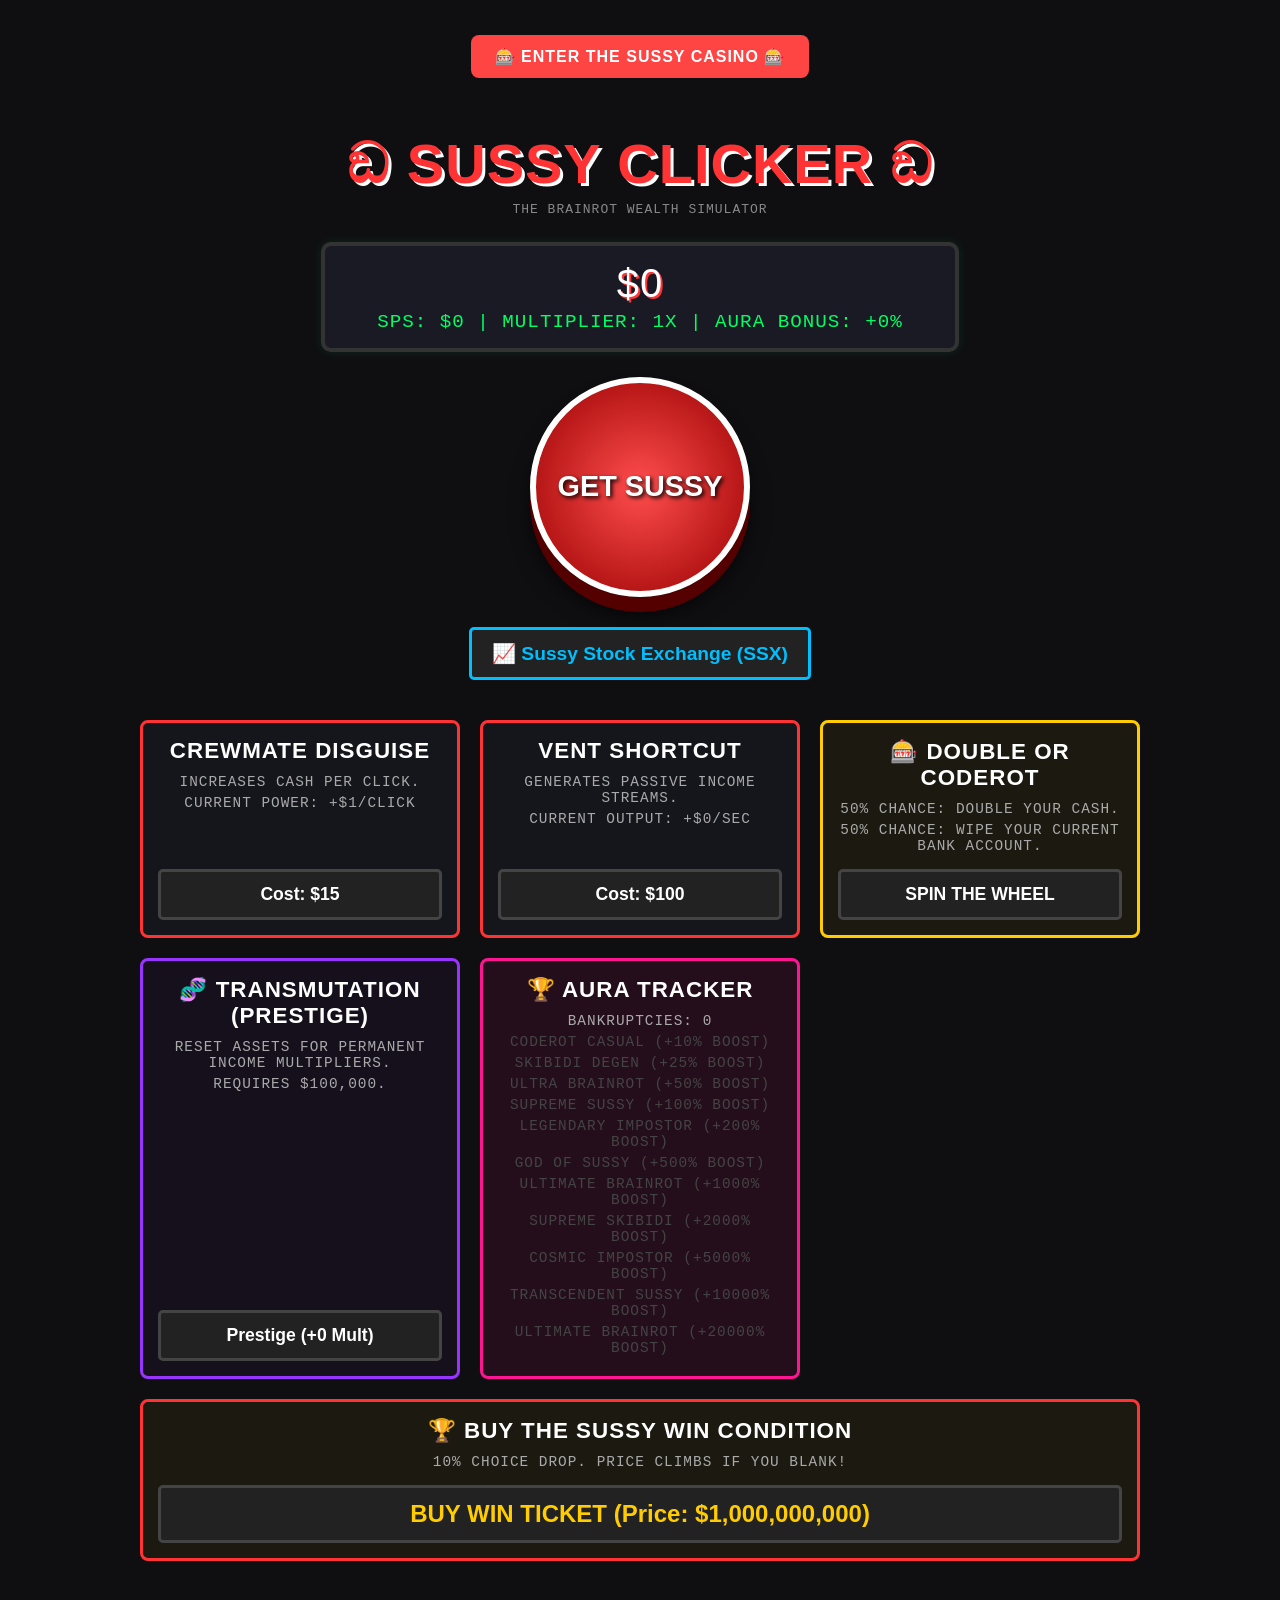
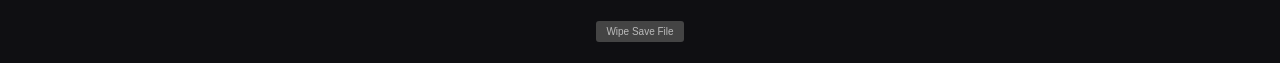
==== commit f89cd415: "pre bug fix.1 (its coming)" ====
--- a/index.html
+++ b/index.html
@@ -521,436 +521,3 @@
         loadGame();
         updateUI();
     </script>
-    <!DOCTYPE html>
-<html lang="en">
-<head>
-    <meta charset="UTF-8">
-    <meta name="viewport" content="width=device-width, initial-scale=1.0">
-    <title>Sussy Stock Exchange</title>
-    <style>
-        body {
-            background-color: #121212;
-            color: white;
-            font-family: Arial, sans-serif;
-            text-align: center;
-            padding: 20px;
-        }
-        .back-btn {
-            background: #555;
-            color: white;
-            padding: 10px 20px;
-            text-decoration: none;
-            border-radius: 5px;
-            display: inline-block;
-            margin-bottom: 20px;
-        }
-        .market-container {
-            display: flex;
-            gap: 20px;
-            justify-content: center;
-            flex-wrap: wrap;
-            margin-top: 15px;
-        }
-        .market-card {
-            background: #2a2a2a;
-            border: 2px solid #444;
-            border-radius: 8px;
-            padding: 15px;
-            min-width: 220px;
-        }
-        .market-card button {
-            background: #ff4757;
-            color: white;
-            border: none;
-            padding: 8px 12px;
-            margin: 4px;
-            cursor: pointer;
-            border-radius: 4px;
-            font-weight: bold;
-        }
-        .market-card button:first-of-type {
-            background: #2ed573;
-        }
-        .trend-up { color: #2ed573; font-weight: bold; }
-        .trend-down { color: #ff4757; font-weight: bold; }
-    </style>
-</head>
-<body>
-
-    <!-- Back to Main Game -->
-    <a href="index.html" class="back-btn" onclick="saveAndGoBack()">⬅ Back to Clicking</a>
-
-    <h1>📈 Sussy Stock Exchange (SSX)</h1>
-    <h2>Your Balance: <span id="balance-display">0</span> Sus</h2>
-    <p>Market updates every 3 seconds.</p>
-    
-    <div class="market-container">
-        <!-- SusCoin -->
-        <div class="market-card">
-            <h3>SusCoin (SUS)</h3>
-            <p>Price: <span id="suscoin-price">$10.00</span> <span id="suscoin-trend">→ 0%</span></p>
-            <p>Owned: <span id="suscoin-owned">0</span></p>
-            <button onclick="buyAsset('suscoin')">Buy 1</button>
-            <button onclick="sellAsset('suscoin')">Sell 1</button>
-        </div>
-
-        <!-- Skibidi Corp -->
-        <div class="market-card">
-            <h3>Skibidi Corp (SKBD)</h3>
-            <p>Price: <span id="skb-price">$150.00</span> <span id="skb-trend">→ 0%</span></p>
-            <p>Owned: <span id="skb-owned">0</span></p>
-            <button onclick="buyAsset('skb')">Buy 1</button>
-            <button onclick="sellAsset('skb')">Sell 1</button>
-        </div>
-    </div>
-
-    <script>
-        // 1. Pull the player's currency from the main game, default to 0 if none exists
-        let playerCash = parseInt(localStorage.getItem("playerSusCurrency")) || 0;
-
-        // Pull existing stocks or setup defaults
-        let market = JSON.parse(localStorage.getItem("marketData")) || {
-            suscoin: { price: 10, owned: 0, volatility: 0.1 },
-            skb: { price: 150, owned: 0, volatility: 0.2 }
-        };
-
-        // Update the display when the page loads
-        document.getElementById("balance-display").innerText = playerCash;
-        updateMarketUI();
-
-        function buyAsset(id) {
-            let asset = market[id];
-            if (playerCash >= asset.price) {
-                playerCash -= Math.floor(asset.price);
-                asset.owned++;
-                updateMarketUI();
-            } else {
-                alert("Not enough Sus!");
-            }
-        }
-
-        function sellAsset(id) {
-            let asset = market[id];
-            if (asset.owned > 0) {
-                playerCash += Math.floor(asset.price);
-                asset.owned--;
-                updateMarketUI();
-            }
-        }
-
-        function updateMarketPrices() {
-            for (let id in market) {
-                let asset = market[id];
-                let previousPrice = asset.price;
-                let changePercent = (Math.random() * 2 - 1) * asset.volatility;
-                
-                if (Math.random() < 0.05) { changePercent = (Math.random() > 0.5) ? 0.69 : -0.50; }
-                asset.price = Math.max(1, asset.price * (1 + changePercent));
-
-                let priceEl = document.getElementById(`${id}-price`);
-                let trendEl = document.getElementById(`${id}-trend`);
-
-                if (priceEl && trendEl) {
-                    priceEl.innerText = `$${asset.price.toFixed(2)}`;
-                    let actualChange = ((asset.price - previousPrice) / previousPrice) * 100;
-                    if (actualChange > 0) {
-                        trendEl.innerText = `▲ +${actualChange.toFixed(1)}%`;
-                        trendEl.className = "trend-up";
-                    } else {
-                        trendEl.innerText = `▼ ${actualChange.toFixed(1)}%`;
-                        trendEl.className = "trend-down";
-                    }
-                }
-            }
-            // Temporarily save stock amounts and current prices while on this page
-            localStorage.setItem("marketData", JSON.stringify(market));
-        }
-
-        function updateMarketUI() {
-            document.getElementById("balance-display").innerText = playerCash;
-            for (let id in market) {
-                let ownedEl = document.getElementById(`${id}-owned`);
-                if (ownedEl) ownedEl.innerText = market[id].owned;
-            }
-        }
-
-        // Save everything back to localStorage right before heading back to index.html
-        function saveBeforeLeave() {
-            localStorage.setItem("playerSusCurrency", playerCash);
-            localStorage.setItem("marketData", JSON.stringify(market));
-        }
-        // Run this when index.html loads up
-    if (localStorage.getItem("playerSusCurrency")) {
-    susCurrency = parseInt(localStorage.getItem("playerSusCurrency"));
-}
-
-
-        setInterval(updateMarketPrices, 3000); // Update market prices every 3 seconds
-    </script>
-    <!DOCTYPE html>
-<html lang="en">
-<head>
-    <meta charset="UTF-8">
-    <meta name="viewport" content="width=device-width, initial-scale=1.0">
-    <title>🎰 Sussy Casino 💀</title>
-    <style>
-        body { background-color: #121212; color: #fff; font-family: 'Courier New', Courier, monospace; text-align: center; margin: 0; padding: 20px; }
-        a { color: #ff4444; font-weight: bold; text-decoration: none; font-size: 1.2rem; }
-        .casino-nav { margin-bottom: 30px; display: flex; justify-content: center; gap: 20px; }
-        .game-card { display: none; background: #1e1e1e; border: 3px solid #ff4444; border-radius: 10px; max-width: 500px; margin: 20px auto; padding: 20px; box-shadow: 0 0 15px rgba(255, 68, 68, 0.4); }
-        .active { display: block; }
-        button { background: #ff4444; color: white; border: none; padding: 10px 20px; font-size: 1rem; cursor: pointer; font-weight: bold; margin: 5px; border-radius: 5px; }
-        button:hover { background: #cc3333; }
-        input { padding: 8px; font-size: 1rem; width: 80px; text-align: center; background: #333; color: #fff; border: 1px solid #555; }
-        .display-box { font-size: 1.5rem; margin: 15px 0; background: #000; padding: 10px; border-radius: 5px; min-height: 40px; display: flex; justify-content: center; align-items: center; }
-    </style>
-</head>
-<body>
-
-    <h1>🎰 WELCOME TO THE SUSSY CASINO 🎰</h1>
-    <p>Your Current Sus: <span id="global-sus">Loading...</span></p>
-    
-    <div class="casino-nav">
-        <a href="index.html">⬅️ Go Back to Clicking</a> |
-        <button onclick="switchGame('plinko')">🟢 Plinko</button>
-        <button onclick="switchGame('blackjack')">🃏 Blackjack</button>
-        <button onclick="switchGame('poker')">🤠 Sussy Poker</button>
-    </div>
-
-    <!-- PLINKO GAME -->
-    <div id="game-plinko" class="game-card active">
-        <h2>🟢 Sussy Plinko</h2>
-        <p>Drop a ball into the peg pyramid! Risk it for a massive multiplier.</p>
-        <label>Bet Amount: </label>
-        <input type="number" id="plinko-bet" value="10" min="1">
-        <br><br>
-        <button onclick="playPlinko()">Drop Ball</button>
-        <div id="plinko-path" class="display-box" style="font-size: 1.1rem; word-break: break-all;">[ Press Drop ]</div>
-        <div id="plinko-result" style="font-weight:bold;"></div>
-    </div>
-
-    <!-- BLACKJACK GAME -->
-    <div id="game-blackjack" class="game-card">
-        <h2>🃏 Sussy Blackjack (21)</h2>
-        <div id="bj-setup">
-            <label>Bet Amount: </label>
-            <input type="number" id="bj-bet" value="10" min="1">
-            <br><br>
-            <button onclick="startBlackjack()">Deal Cards</button>
-        </div>
-        <div id="bj-gameplay" style="display:none;">
-            <p><strong>Dealer Hand:</strong> <span id="bj-dealer-hand">?</span></p>
-            <p><strong>Your Hand:</strong> <span id="bj-player-hand">?</span> (Total: <span id="bj-player-total">0</span>)</p>
-            <button onclick="blackjackAction('hit')">Hit</button>
-            <button onclick="blackjackAction('stand')">Stand</button>
-        </div>
-        <div id="bj-result" class="display-box">Place a bet to play.</div>
-    </div>
-
-    <!-- POKER GAME (HIGH/LOW OR STRIPED) -->
-    <div id="game-poker" class="game-card">
-        <h2>🤠 Sussy Poker (Showdown)</h2>
-        <p>A fast-paced 3-Card Showdown against the Dealer. Best hand wins!</p>
-        <label>Bet Amount: </label>
-        <input type="number" id="poker-bet" value="10" min="1">
-        <br><br>
-        <button onclick="playPoker()">Deal Showdown</button>
-        <div id="poker-board" class="display-box" style="flex-direction: column; font-size:1.1rem;">
-            <div>Dealer: <span id="poker-dealer">---</span></div>
-            <div style="margin-top: 10px;">You: <span id="poker-player">---</span></div>
-        </div>
-        <div id="poker-result" style="font-weight:bold;"></div>
-    </div>
-
-    <script>
-        // --- 1. LOCAL STORAGE SYNC ENGINE ---
-        // Reads your game's data. Automatically falls back if it doesn't find your data structure yet.
-        function getSus() {
-            let data = localStorage.getItem('sussy_clicker_save') || localStorage.getItem('playerData');
-            if (data) {
-                try {
-                    let parsed = JSON.parse(data);
-                    return parsed.sus !== undefined ? parsed.sus : (parsed.points || 100);
-                } catch(e) { return 100; }
-            }
-            return 100; // Fallback starting money
-        }
-
-        function saveSus(newAmount) {
-            // Find your actual key used in your main game file, update it, and broadcast it back
-            let key = localStorage.getItem('sussy_clicker_save') ? 'sussy_clicker_save' : 'playerData';
-            let data = localStorage.getItem(key);
-            let parsed = data ? JSON.parse(data) : {};
-            
-            parsed.sus = newAmount; // Update the currency property
-            if(parsed.points !== undefined) parsed.points = newAmount; 
-
-            localStorage.setItem(key, JSON.stringify(parsed));
-            document.getElementById('global-sus').innerText = newAmount;
-        }
-
-        // Initialize display value on page load
-        document.getElementById('global-sus').innerText = getSus();
-
-        function switchGame(gameId) {
-            document.querySelectorAll('.game-card').forEach(card => card.classList.remove('active'));
-            document.getElementById(`game-${gameId}`).classList.add('active');
-        }
-
-        function validateBet(betAmount) {
-            let currentSus = getSus();
-            if (isNaN(betAmount) || betAmount <= 0) { alert("Enter a valid bet!"); return false; }
-            if (betAmount > currentSus) { alert("You don't have enough Sus!"); return false; }
-            return true;
-        }
-
-        // --- 2. GAME LIBRARIES: PLINKO ---
-        function playPlinko() {
-            let bet = parseInt(document.getElementById('plinko-bet').value);
-            if (!validateBet(bet)) return;
-
-            let currentSus = getSus();
-            currentSus -= bet;
-
-            // Simulate pegs pathing: L = Left, R = Right
-            let path = [];
-            let position = 0; // Center offset tracker
-            for (let i = 0; i < 6; i++) {
-                let choice = Math.random() < 0.5 ? 'L' : 'R';
-                path.push(choice);
-                position += (choice === 'R' ? 1 : -1);
-            }
-
-            // Map destination to point multipliers
-            let absolutePos = Math.abs(position);
-            let multiplier = 0.2; // default center fail
-            if (absolutePos === 2) multiplier = 1.5;
-            if (absolutePos === 4) multiplier = 4.0;
-            if (absolutePos === 6) multiplier = 15.0; // Extreme edges payout high
-
-            let winnings = Math.floor(bet * multiplier);
-            currentSus += winnings;
-            saveSus(currentSus);
-
-            document.getElementById('plinko-path').innerText = `Path: ${path.join(' ➔ ')} (Slot index: ${position})`;
-            let resText = document.getElementById('plinko-result');
-            resText.innerText = `Multiplier: x${multiplier} | Payout: ${winnings} Sus!`;
-            resText.style.color = multiplier >= 1 ? '#00ff00' : '#ff3333';
-        }
-
-        // --- 3. GAME LIBRARIES: BLACKJACK ---
-        let bjState = { deck: [], playerHand: [], dealerHand: [], bet: 0 };
-        
-        function getCard() {
-            const suits = ['♠','♥','♦','♣'];
-            const faces = ['2','3','4','5','6','7','8','9','10','J','Q','K','A'];
-            let face = faces[Math.floor(Math.random() * faces.length)];
-            let val = parseInt(face);
-            if (['J','Q','K'].includes(face)) val = 10;
-            if (face === 'A') val = 11;
-            return { display: face + suits[Math.floor(Math.random()*4)], value: val, isAce: face === 'A' };
-        }
-
-        function calculateScore(hand) {
-            let total = hand.reduce((sum, c) => sum + c.value, 0);
-            let aces = hand.filter(c => c.isAce).length;
-            while (total > 21 && aces > 0) { total -= 10; aces--; }
-            return total;
-        }
-
-        function startBlackjack() {
-            let bet = parseInt(document.getElementById('bj-bet').value);
-            if (!validateBet(bet)) return;
-
-            let currentSus = getSus() - bet;
-            saveSus(currentSus);
-
-            bjState.bet = bet;
-            bjState.playerHand = [getCard(), getCard()];
-            bjState.dealerHand = [getCard(), getCard()];
-
-            document.getElementById('bj-setup').style.display = 'none';
-            document.getElementById('bj-gameplay').style.display = 'block';
-            document.getElementById('bj-result').innerText = "Game in progress...";
-
-            updateBlackjackUI(false);
-        }
-
-        function updateBlackjackUI(showDealer) {
-            document.getElementById('bj-player-hand').innerText = bjState.playerHand.map(c => c.display).join(' ');
-            document.getElementById('bj-player-total').innerText = calculateScore(bjState.playerHand);
-            
-            if (showDealer) {
-                document.getElementById('bj-dealer-hand').innerText = bjState.dealerHand.map(c => c.display).join(' ');
-            } else {
-                document.getElementById('bj-dealer-hand').innerText = bjState.dealerHand[0].display + " 📇";
-            }
-        }
-
-        function blackjackAction(action) {
-            if (action === 'hit') {
-                bjState.playerHand.push(getCard());
-                updateBlackjackUI(false);
-                if (calculateScore(bjState.playerHand) > 21) {
-                    endBlackjack('bust', "You went bust! Dealer wins.");
-                }
-            } else if (action === 'stand') {
-                // Dealer hits until 17
-                while (calculateScore(bjState.dealerHand) < 17) {
-                    bjState.dealerHand.push(getCard());
-                }
-                updateBlackjackUI(true);
-                
-                let pScore = calculateScore(bjState.playerHand);
-                let dScore = calculateScore(bjState.dealerHand);
-
-                if (dScore > 21) endBlackjack('win', "Dealer bust! You win!");
-                else if (pScore > dScore) endBlackjack('win', `You win! ${pScore} beats ${dScore}`);
-                else if (pScore < dScore) endBlackjack('lose', `Dealer wins! ${dScore} beats ${pScore}`);
-                else endBlackjack('push', "It's a push/tie! Bet returned.");
-            }
-        }
-
-        function endBlackjack(outcome, message) {
-            let currentSus = getSus();
-            if (outcome === 'win') currentSus += (bjState.bet * 2);
-            if (outcome === 'push') currentSus += bjState.bet;
-
-            saveSus(currentSus);
-            document.getElementById('bj-result').innerText = message;
-            document.getElementById('bj-setup').style.display = 'block';
-            document.getElementById('bj-gameplay').style.display = 'none';
-        }
-
-        // --- 4. GAME LIBRARIES: SHOWDOWN POKER ---
-        function playPoker() {
-            let bet = parseInt(document.getElementById('poker-bet').value);
-            if (!validateBet(bet)) return;
-
-            let currentSus = getSus() - bet;
-
-            // Generate high-card poker dynamic value arrays
-            let pCard = getCard();
-            let dCard = getCard();
-
-            document.getElementById('poker-player').innerText = pCard.display;
-            document.getElementById('poker-dealer').innerText = dCard.display;
-
-            let resText = document.getElementById('poker-result');
-            if (pCard.value > dCard.value) {
-                currentSus += (bet * 2);
-                resText.innerText = `Winner! Payout: ${bet * 2} Sus!`;
-                resText.style.color = '#00ff00';
-            } else if (pCard.value < dCard.value) {
-                resText.innerText = "Dealer has a better hand. You lost!";
-                resText.style.color = '#ff3333';
-            } else {
-                currentSus += bet;
-                resText.innerText = "Split pot! It's a draw.";
-                resText.style.color = '#ffff00';
-            }
-            saveSus(currentSus);
-        }
-</script>
-</body>
-</html>
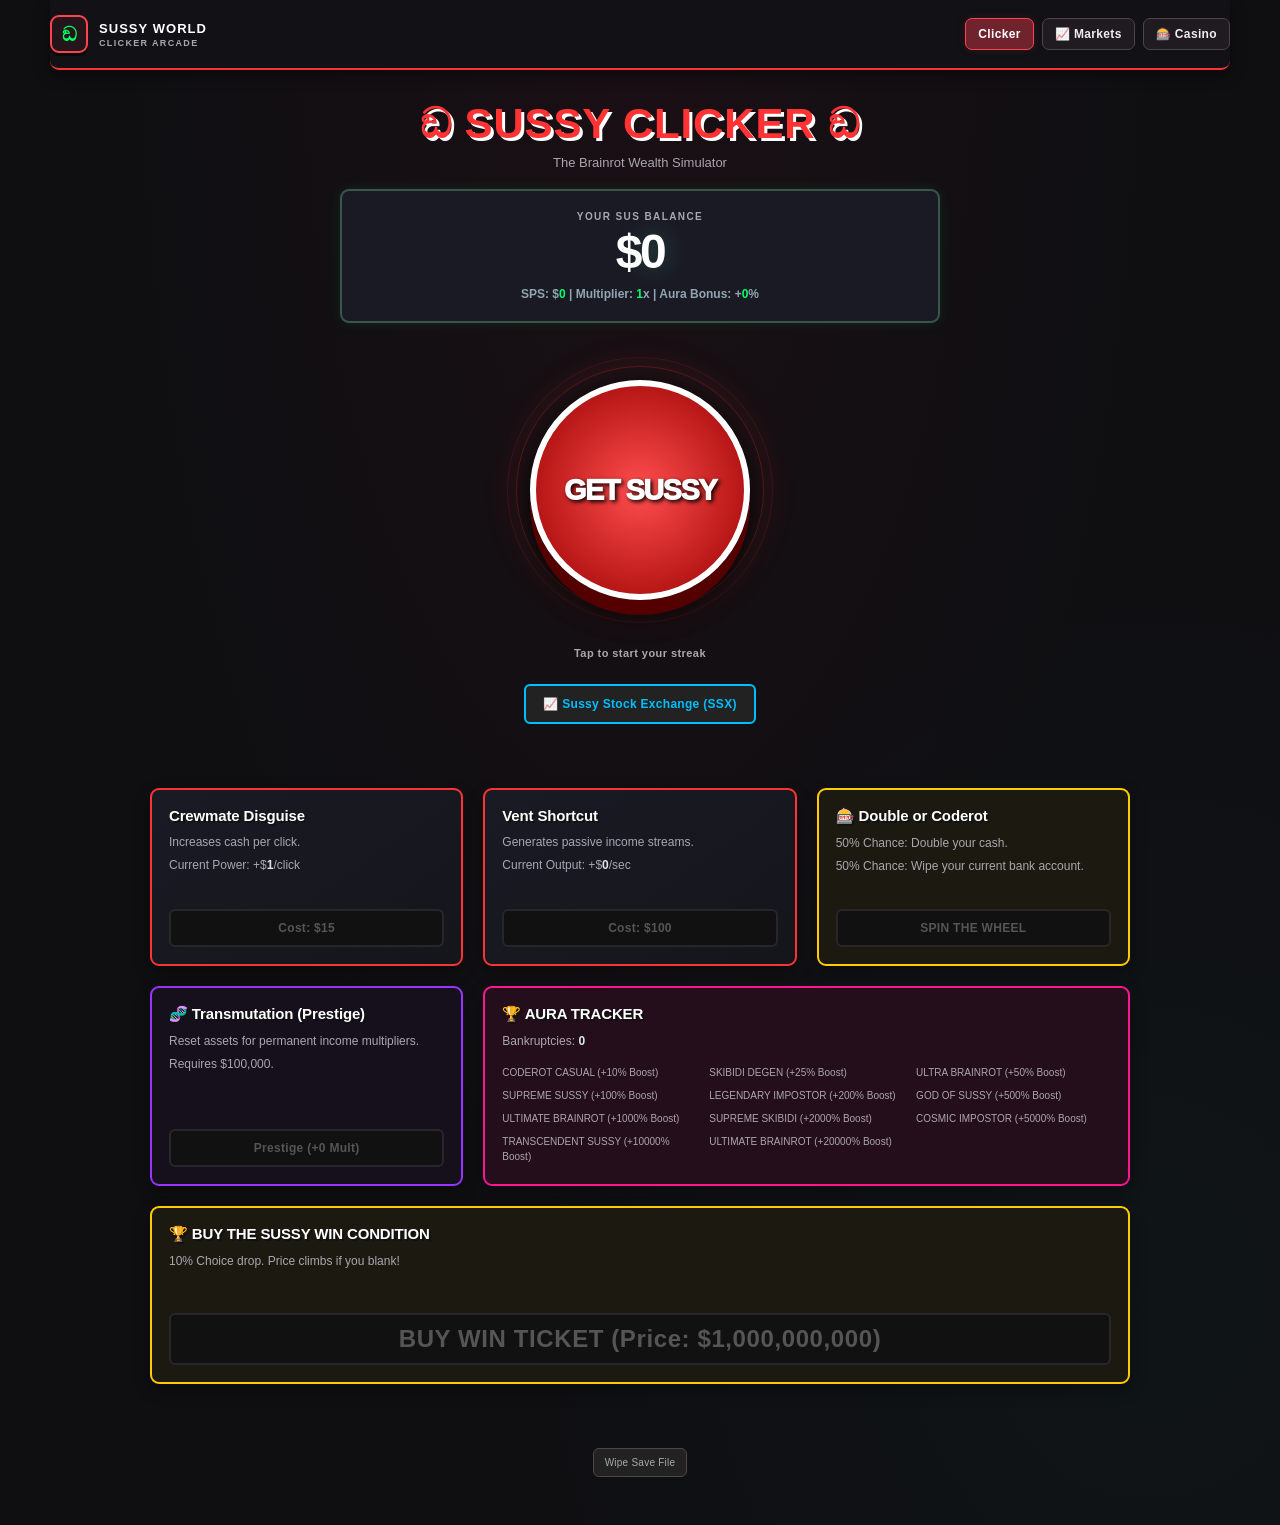
==== commit 3b719395: "this is what you've been waiting for. DAY TRADING UPDATE PT 3." ====
--- a/index.html
+++ b/index.html
@@ -3,182 +3,218 @@
 <head>
     <meta charset="UTF-8">
     <meta name="viewport" content="width=device-width, initial-scale=1.0">
+    <meta name="theme-color" content="#160c2a">
     <title>SUSSY CLICKR</title>
     <link rel="shortcut icon" type="image/x-icon" href="favicon.ico">
-    <a href="casino.html" style="display: inline-block; padding: 12px 24px; background: #ff4444; color: white; border-radius: 8px; font-weight: bold; text-decoration: none; margin: 15px 0;">
-    🎰 Enter the Sussy Casino 🎰
     <script src="data.js"></script>
-
-</a>
     <style>
+        :root {
+            color-scheme: dark;
+            --page: #090e14;
+            --panel: #111a24;
+            --panel-raised: #16212d;
+            --border: #263545;
+            --muted: #8293a5;
+            --text: #edf4f6;
+            --accent: #52e0a0;
+            --wealth-accent: #38564a;
+            --wealth-glow: transparent;
+        }
+
+        * { box-sizing: border-box; }
+
         body {
-            background-color: #0f0f12;
-            color: #00ff66;
-            font-family: 'Impact', 'Arial Black', sans-serif;
+            min-height: 100vh;
+            margin: 0;
+            padding: 0 22px 48px;
+            background: radial-gradient(ellipse at 50% -25%, #16302b 0, var(--page) 58%);
+            box-shadow: inset 0 0 140px var(--wealth-glow);
+            color: var(--text);
+            font-family: Inter, ui-sans-serif, system-ui, -apple-system, BlinkMacSystemFont, "Segoe UI", sans-serif;
             text-align: center;
-            margin: 0;
-            padding: 20px;
-            text-transform: uppercase;
-            letter-spacing: 1px;
-            user-select: none;
-            transition: background 0.5s ease, box-shadow 0.5s ease;
-        }
-
-        h1 {
-            color: #ff3333;
-            font-size: 3.5rem;
-            text-shadow: 3px 3px 0px #fff;
-            margin-bottom: 5px;
-        }
-
-        .subtitle {
-            color: #888;
-            font-family: monospace;
-            margin-bottom: 25px;
-        }
+            transition: box-shadow .6s ease;
+        }
+
+        button { font: inherit; }
+        a { color: inherit; text-decoration: none; }
+
+        .topbar {
+            display: flex;
+            max-width: 1180px;
+            min-height: 70px;
+            align-items: center;
+            justify-content: space-between;
+            gap: 18px;
+            margin: 0 auto;
+            border-bottom: 1px solid var(--border);
+        }
+
+        .brand { display: flex; align-items: center; gap: 11px; text-align: left; }
+        .brand-mark {
+            display: grid;
+            width: 38px;
+            height: 38px;
+            place-items: center;
+            border: 1px solid #28644d;
+            border-radius: 12px;
+            background: #123025;
+            color: var(--accent);
+            font-size: 20px;
+            font-weight: 900;
+        }
+        .brand-name { font-size: 13px; font-weight: 850; letter-spacing: .08em; }
+        .brand-name small { display: block; margin-top: 2px; color: var(--muted); font-size: 9px; font-weight: 600; letter-spacing: .15em; }
+        .top-nav { display: flex; flex-wrap: wrap; gap: 8px; }
+        .top-nav a { padding: 8px 12px; border: 1px solid transparent; border-radius: 8px; color: #a9b8c5; font-size: 12px; font-weight: 700; }
+        .top-nav a:hover, .top-nav a.current { border-color: var(--border); background: var(--panel); color: var(--text); }
+
+        .game-shell { width: min(1120px, 100%); margin: 30px auto 0; }
+        .hero-heading { margin-bottom: 19px; }
+        .eyebrow { margin: 0 0 5px; color: var(--accent); font-size: 10px; font-weight: 800; letter-spacing: .18em; text-transform: uppercase; }
+        h1 { margin: 0; color: var(--text); font-size: clamp(27px, 5vw, 42px); letter-spacing: -.05em; }
+        .subtitle { margin: 7px 0 0; color: var(--muted); font-size: 13px; }
 
         .stats-container {
-            background: #1a1a24;
-            border: 4px solid #333;
-            padding: 15px;
-            max-width: 600px;
-            margin: 0 auto 25px auto;
-            border-radius: 10px;
-            box-shadow: 0 0 10px rgba(0, 255, 102, 0.1);
-        }
-
-        .main-display {
-            font-size: 2.5rem;
-            color: #ffffff;
-            text-shadow: 2px 2px #ff3333;
-        }
-
-        .sub-display {
-            font-size: 1.2rem;
-            color: #00ff66;
-            font-family: monospace;
-            margin-top: 5px;
-        }
-
+            max-width: 760px;
+            margin: 0 auto 17px;
+            padding: 20px 22px;
+            border: 1px solid var(--wealth-accent);
+            border-radius: 15px;
+            background: linear-gradient(135deg, #14221f, var(--panel) 70%);
+            box-shadow: 0 14px 45px #0004, 0 0 35px #52e0a00b;
+            transition: border-color .4s ease;
+        }
+        .balance-label { display: block; margin-bottom: 2px; color: var(--muted); font-size: 10px; font-weight: 750; letter-spacing: .14em; }
+        .main-display { color: #fff; font-size: clamp(32px, 6vw, 48px); font-weight: 800; letter-spacing: -.05em; font-variant-numeric: tabular-nums; }
+        .main-display > span { text-shadow: 0 0 26px #52e0a055; }
+        .sub-display { margin-top: 8px; color: #91a6b0; font-size: 12px; font-weight: 600; font-variant-numeric: tabular-nums; }
+        .sub-display span { color: var(--accent); }
+
+        .clicker-stage { position: relative; display: grid; width: min(290px, 80vw); min-height: 300px; place-items: center; margin: 0 auto 8px; }
+        .clicker-halo { position: absolute; width: 248px; height: 248px; border: 1px solid #52e0a02d; border-radius: 50%; box-shadow: 0 0 50px #52e0a015, inset 0 0 30px #52e0a00b; pointer-events: none; }
+        .clicker-halo::before, .clicker-halo::after { position: absolute; inset: 14px; border: 1px dashed #52e0a020; border-radius: 50%; content: ""; }
+        .clicker-halo::after { inset: -10px; border-style: solid; border-color: #52e0a012; }
         #main-clicker {
-            background: radial-gradient(circle, #ff4d4d 0%, #990000 100%);
-            color: white;
-            border: 6px solid #fff;
-            width: 220px;
-            height: 220px;
+            position: relative;
+            z-index: 1;
+            width: 205px;
+            height: 205px;
+            border: 1px solid #bcffe0;
             border-radius: 50%;
-            font-size: 1.8rem;
-            font-weight: bold;
+            background: radial-gradient(circle at 35% 25%, #80ffbd 0, #2fc981 40%, #13734c 100%);
+            box-shadow: 0 12px 0 #0b4d36, 0 20px 36px #0008, inset 0 2px 12px #ffffff55;
+            color: #062317;
+            font-size: 25px;
+            font-weight: 950;
+            letter-spacing: -.05em;
             cursor: pointer;
-            box-shadow: 0 15px 0px #550000, 0 20px 20px rgba(0,0,0,0.6);
-            transition: all 0.05s ease;
-            margin: 20px auto;
-            display: block;
-            text-shadow: 2px 2px 4px #000;
-        }
-
-        #main-clicker:active {
-            transform: translateY(10px);
-            box-shadow: 0 5px 0px #550000, 0 10px 10px rgba(0,0,0,0.6);
-        }
+            text-shadow: 0 1px #ffffff44;
+            transition: filter .12s, transform .12s, box-shadow .12s;
+            touch-action: manipulation;
+            -webkit-tap-highlight-color: transparent;
+        }
+        #main-clicker:hover { filter: brightness(1.09); }
+        #main-clicker:active { transform: translateY(8px) scale(.98); box-shadow: 0 4px 0 #0b4d36, 0 10px 20px #0008; }
+        #main-clicker.pulse { animation: click-pulse .2s ease-out; }
+        @keyframes click-pulse { 50% { filter: brightness(1.25); transform: scale(1.045); } }
+        .click-streak { min-height: 20px; margin: -1px 0 17px; color: #a7b9b8; font-size: 11px; font-weight: 700; letter-spacing: .04em; }
+        .click-streak.hot { color: #ffd166; text-shadow: 0 0 14px #ffd16655; }
+        .click-pop { position: absolute; z-index: 5; color: #a5ffd0; font-size: 20px; font-weight: 900; pointer-events: none; text-shadow: 0 2px 10px #000, 0 0 14px #52e0a077; animation: float-pop .68s ease-out forwards; }
+        @keyframes float-pop { from { opacity: 1; transform: translate(-50%, 0) scale(.8); } to { opacity: 0; transform: translate(-50%, -68px) scale(1.12); } }
         #day-trade-btn {
-            background: #222;
-            color: #00bfff;
-            border: 3px solid #00bfff;
-            padding: 12px 20px;
-            font-size: 1.2rem;
-            font-weight: bold;
+            margin: 0 auto 24px;
+            padding: 11px 17px;
+            border: 1px solid #38577a;
+            border-radius: 9px;
+            background: #142238;
+            color: #a9ceff;
+            font-size: 12px;
+            font-weight: 750;
             cursor: pointer;
-            border-radius: 5px;
-            margin-top: 10px;
-            transition: all 0.2s ease;
-        }
-        #day-trade-btn:hover {
-            background: #00bfff;
-            color: black;
-            border-color: #fff;
-        }
-        #day-trade-btn:active {
-            transform: translateY(3px);
-            box-shadow: 0 2px 0px #00bfff, 0 4px 4px rgba(0,0,0,0.6);
-        }
-
-        .grid-container {
-            display: grid;
-            grid-template-columns: repeat(auto-fit, minmax(280px, 1fr));
-            gap: 20px;
-            max-width: 1000px;
-            margin: 30px auto;
-            padding: 10px;
-        }
-
-        .panel {
-            background: #15151c;
-            border: 3px solid #ff3333;
-            border-radius: 8px;
-            padding: 15px;
-            display: flex;
-            flex-direction: column;
-            justify-content: space-between;
-        }
-
-        .panel.gamble-panel { border-color: #ffcc00; background: #1c1910; }
-        .panel.prestige-panel { border-color: #9933ff; background: #16101c; }
-        .panel.achievement-panel { border-color: #ff1493; background: #240e1b; }
-
-        .panel h3 { margin: 0 0 10px 0; font-size: 1.4rem; color: #fff; }
-        .panel p { font-family: monospace; font-size: 0.9rem; color: #aaa; margin: 5px 0; }
-
-        .action-btn {
-            background: #222; color: #fff; border: 3px solid #444;
-            padding: 12px; font-size: 1.1rem; font-weight: bold;
-            cursor: pointer; border-radius: 5px; width: 100%; margin-top: 10px;
-        }
-
-        .action-btn:hover:not(:disabled) { background: #ff3333; color: black; border-color: #fff; }
-        .gamble-panel .action-btn:hover:not(:disabled) { background: #ffcc00; }
-        .prestige-panel .action-btn:hover:not(:disabled) { background: #9933ff; }
-        .action-btn:disabled { background: #0b0b0d; color: #444; border-color: #222; cursor: not-allowed; }
-
-        .win-screen {
-            display: none; position: fixed; top: 0; left: 0; width: 100%; height: 100%;
-            background: rgba(0,0,0,0.95); color: #ffcc00; font-size: 4rem; padding-top: 20%; z-index: 9999;
-        }
-
-        .clear-btn { background: #444; color: #bbb; border: none; padding: 5px 10px; font-size: 10px; cursor: pointer; border-radius: 3px; margin-top: 20px; }
-
-        .chart-box {
-            background: #050508;
-            border: 2px dashed #00bfff;
-            height: 80px;
-            margin-top: 10px;
-            border-radius: 4px;
-            position: relative;
-            overflow: hidden;
-        }
-
-        .chart-box svg {
-            width: 100%;
-            height: 100%;
+            transition: background .15s, border-color .15s;
+        }
+        #day-trade-btn:hover { border-color: #6ea8fe; background: #1b304d; }
+
+        .grid-container { display: grid; grid-template-columns: repeat(auto-fit, minmax(250px, 1fr)); gap: 13px; margin: 0 auto; text-align: left; }
+        .panel { display: flex; min-height: 178px; flex-direction: column; justify-content: space-between; padding: 17px; border: 1px solid var(--border); border-radius: 12px; background: linear-gradient(145deg, var(--panel-raised), var(--panel)); transition: transform .16s, border-color .16s; }
+        .panel:hover { transform: translateY(-2px); border-color: #3b5063; }
+        .panel h3 { margin: 0 0 9px; color: var(--text); font-size: 15px; letter-spacing: -.01em; }
+        .panel p { margin: 5px 0; color: var(--muted); font-size: 12px; line-height: 1.5; }
+        .panel p span { color: #dce8e7; font-weight: 700; }
+        .panel.gamble-panel { border-color: #594b2e; background: linear-gradient(145deg, #282315, #171711); }
+        .panel.prestige-panel { border-color: #4a3e68; background: linear-gradient(145deg, #211c31, #15141e); }
+        .panel.achievement-panel { border-color: #55394b; background: linear-gradient(145deg, #291a27, #17141d); }
+        .action-btn { width: 100%; margin: 14px 0 0; padding: 10px 12px; border: 1px solid #354656; border-radius: 8px; background: #202c38; color: #e8f1f3; font-size: 12px; font-weight: 750; cursor: pointer; transition: background .15s, transform .15s; }
+        .action-btn:hover:not(:disabled) { border-color: #52e0a0; background: #1b4736; }
+        .gamble-panel .action-btn:hover:not(:disabled) { border-color: #f5c66b; background: #514021; }
+        .prestige-panel .action-btn:hover:not(:disabled) { border-color: #b49bff; background: #3a2d59; }
+        .action-btn:disabled { border-color: #28313a; background: #151b22; color: #53606a; cursor: not-allowed; }
+        #btn-win { color: var(--gold); }
+        .achievement-panel { grid-column: span 2; }
+        .badge-list { display: grid; grid-template-columns: repeat(auto-fit, minmax(175px, 1fr)); gap: 2px 12px; margin-top: 12px; }
+        .badge-list p { margin: 3px 0; color: #586574 !important; font-size: 10px !important; }
+        .clear-btn { margin-top: 24px; padding: 8px 11px; border: 1px solid #3b424d; border-radius: 7px; background: transparent; color: #75808d; font-size: 10px; cursor: pointer; }
+        .clear-btn:hover { border-color: #a84c59; color: #f1a0aa; }
+        .win-screen { display: none; position: fixed; inset: 0; z-index: 9999; place-items: center; padding: 24px; background: #05090eed; color: #ffdb7b; font-size: clamp(24px, 6vw, 58px); font-weight: 900; text-shadow: 0 0 30px #ffbf45aa; }
+        .win-screen[style*="block"] { display: grid !important; }
+        .chart-box { position: relative; height: 80px; overflow: hidden; margin-top: 10px; border: 1px solid var(--border); border-radius: 8px; background: #0b1118; }
+        .chart-box svg { width: 100%; height: 100%; }
+        @media (max-width: 640px) {
+            body { padding-inline: 14px; }
+            .topbar { min-height: 62px; }
+            .top-nav { gap: 2px; }
+            .top-nav a { padding: 7px 8px; font-size: 10px; }
+            .game-shell { margin-top: 22px; }
+            .stats-container { padding: 17px 12px; }
+            .sub-display { display: flex; flex-wrap: wrap; justify-content: center; gap: 4px 10px; font-size: 10px; }
+            .clicker-stage { min-height: 270px; }
+            .clicker-halo { width: 220px; height: 220px; }
+            #main-clicker { width: 180px; height: 180px; font-size: 22px; }
+            .grid-container { grid-template-columns: 1fr; }
+            .achievement-panel { grid-column: auto; }
+            .win-screen { padding-top: 0; }
+        }
+        @media (prefers-reduced-motion: reduce) {
+            *, *::before, *::after { scroll-behavior: auto !important; animation-duration: .01ms !important; animation-iteration-count: 1 !important; transition-duration: .01ms !important; }
         }
     </style>
+    <link rel="stylesheet" href="brainrot-theme.css">
 </head>
 <body>
+    <header class="topbar">
+        <a class="brand" href="index.html">
+            <span class="brand-mark">ඞ</span>
+            <span class="brand-name">SUSSY WORLD<small>CLICKER ARCADE</small></span>
+        </a>
+        <nav class="top-nav" aria-label="Game navigation">
+            <a class="current" href="index.html">Clicker</a>
+            <a href="stocks.html">📈 Markets</a>
+            <a href="casino.html">🎰 Casino</a>
+        </nav>
+    </header>
 
     <div id="win-popup" class="win-screen">📮 GYATT! YOU ARE THE ULTIMATE IMPOSTOR! YOU WIN! 📮</div>
 
-    <h1>ඞ SUSSY CLICKER ඞ</h1>
-    <div class="subtitle">The Brainrot Wealth Simulator</div>
+    <main class="game-shell">
+        <section class="hero-heading">
+            <h1>ඞ SUSSY CLICKER ඞ</h1>
+            <p class="subtitle">The Brainrot Wealth Simulator</p>
+        </section>
 
     <div class="stats-container" id="box-stats">
+        <span class="balance-label">YOUR SUS BALANCE</span>
         <div class="main-display">$<span id="sus-points">0</span></div>
         <div class="sub-display">
             SPS: $<span id="sps-display">0</span> | Multiplier: <span id="prestige-display">1</span>x | Aura Bonus: +<span id="aura-bonus-display">0</span>%
         </div>
     </div>
 
-    <button id="main-clicker" onclick="clickSussy(event)">GET SUSSY </button>
-    <button id="day-trade-btn" onclick="location.href='trading.html'">📈 Sussy Stock Exchange (SSX)</button>
+    <div class="clicker-stage">
+        <div class="clicker-halo" aria-hidden="true"></div>
+        <button id="main-clicker" onclick="clickSussy(event)" aria-label="Click to earn Sus">GET SUSSY</button>
+    </div>
+    <div id="click-streak" class="click-streak" aria-live="polite">Tap to start your streak</div>
+    <button id="day-trade-btn" onclick="location.href='stocks.html'">📈 Sussy Stock Exchange (SSX)</button>
 
     <div class="grid-container">
         <div class="panel">
@@ -221,6 +257,7 @@
             <div>
                 <h3>🏆 AURA TRACKER</h3>
                 <p>Bankruptcies: <span id="stat-losses">0</span></p>
+                <div class="badge-list">
                 <p id="badge-1" style="color: #444;"> CODEROT CASUAL (+10% Boost)</p>
                 <p id="badge-2" style="color: #444;"> SKIBIDI DEGEN (+25% Boost)</p>
                 <p id="badge-3" style="color: #444;"> ULTRA BRAINROT (+50% Boost)</p>
@@ -232,6 +269,7 @@
                 <p id="badge-9" style="color: #444;"> COSMIC IMPOSTOR (+5000% Boost)</p>
                 <p id="badge-10" style="color: #444;"> TRANSCENDENT SUSSY (+10000% Boost)</p>
                 <p id="badge-11" style="color: #444;"> ULTIMATE BRAINROT (+20000% Boost)</p>
+                </div>
             </div>
         </div>
 
@@ -245,9 +283,13 @@
     </div>
 
     <button class="clear-btn" onclick="clearSave()">Wipe Save File</button>
+    </main>
 
     <script>
         let audioCtx = null;
+        let clickStreak = 0;
+        let lastClickAt = 0;
+        let streakTimeout = null;
         function initAudio() { if (!audioCtx) { audioCtx = new (window.AudioContext || window.webkitAudioContext)(); } }
 
         function playSound(type) {
@@ -256,7 +298,7 @@
             osc.connect(gainNode); gainNode.connect(audioCtx.destination);
             let now = audioCtx.currentTime;
 
-                        if (type === 'click') {
+            if (type === 'click') {
                 osc.type = 'triangle'; osc.frequency.setValueAtTime(150, now); osc.frequency.exponentialRampToValueAtTime(300, now + 0.08);
                 gainNode.gain.setValueAtTime(0.15, now); gainNode.gain.linearRampToValueAtTime(0.01, now + 0.08);
                 osc.start(now); osc.stop(now + 0.08);
@@ -275,50 +317,33 @@
             }
         }
 
-        const DEFAULT_GAME = {
-            susPoints: 0, basePointsPerClick: 1, baseAutoSusPerSecond: 0, prestigeMultiplier: 1,
-            winPrice: 1000000000, baseWinPrice: 1000000000, totalLosses: 0,
-            costs: { disguise: 15, vent: 100 },
-            lastSaved: 0
-        };
-
-        let game = { ...DEFAULT_GAME };
         let priceHistory = [];
 
         function loadGame() {
-            let saved = localStorage.getItem('sussy_clicker_save_v4');
-            if (saved) {
-                try {
-                    game = Object.assign({}, DEFAULT_GAME, JSON.parse(saved));
-                    // Offline Math Calculations upon startup
-                    if (game.lastSaved > 0) {
-                        let now = Date.now();
-                        let elapsedMs = now - game.lastSaved;
-                        let elapsedSeconds = Math.floor(elapsedMs / 1000);
-                        let sps = getSPS();
-                        if (elapsedSeconds > 0 && sps > 0) {
-                            let offlineEarnings = elapsedSeconds * sps;
-                            game.susPoints += offlineEarnings;
-                            // Visual feedback alert
-                            setTimeout(() => {
-                                alert(`💰 CODEROT INCOME GENERATED WHILE AWAY!\n\nYou accumulated $${Math.floor(offlineEarnings).toLocaleString()} while touchin' grass for ${elapsedSeconds} seconds.`);
-                                updateUI();
-                            }, 500);
-                        }
-                    }
-                } catch(e) {}
+            if (game.lastSaved > 0) {
+                let elapsedSeconds = Math.floor((Date.now() - game.lastSaved) / 1000);
+                let sps = getSPS();
+                if (elapsedSeconds > 0 && sps > 0) {
+                    let offlineEarnings = elapsedSeconds * sps;
+                    game.susPoints += offlineEarnings;
+                    setTimeout(() => {
+                        alert(`💰 CODEROT INCOME GENERATED WHILE AWAY!\n\nYou accumulated $${Math.floor(offlineEarnings).toLocaleString()} while touchin' grass for ${elapsedSeconds} seconds.`);
+                        updateUI();
+                    }, 500);
+                }
             }
         }
 
         function saveGame() {
-            game.lastSaved = Date.now();
-            localStorage.setItem('sussy_clicker_save_v4', JSON.stringify(game));
+            saveSharedGame();
         }
 
         function clearSave() {
             if(confirm("Permanently wipe your meta account?")) {
+                localStorage.removeItem(SAVE_KEY);
                 localStorage.removeItem('sussy_clicker_save_v4');
                 game = JSON.parse(JSON.stringify(DEFAULT_GAME));
+                saveGame();
                 updateUI();
             }
         }
@@ -342,16 +367,40 @@
         function getClickPower() { return game.basePointsPerClick * game.prestigeMultiplier * (1 + getAuraBonus()/100); }
         function getSPS() { return game.baseAutoSusPerSecond * game.prestigeMultiplier * (1 + getAuraBonus()/100); }
 
-        function clickSussy(event) {
-            playSound('click'); let amount = getClickPower(); game.susPoints += amount;
-            let clickerBtn = document.getElementById('main-clicker'); let rect = clickerBtn.getBoundingClientRect();
-            let txt = document.createElement('div'); txt.innerText = `+$${Math.floor(amount).toLocaleString()}`;
-            txt.style.position = 'absolute'; txt.style.color = '#00ff66'; txt.style.fontFamily = 'Impact'; txt.style.fontSize = '24px';
-            txt.style.pointerEvents = 'none'; txt.style.zIndex = '1000'; txt.style.textShadow = '2px 2px #000';
-            txt.style.left = `${rect.left + (rect.width/2) + (Math.random()-0.5)*60}px`; txt.style.top = `${rect.top + window.scrollY}px`;
-            document.body.appendChild(txt);
-            let top = rect.top + window.scrollY; let op = 1;
-            let f = setInterval(() => { top -= 3; op -= 0.05; txt.style.top = `${top}px`; txt.style.opacity = op; if (op <= 0) { clearInterval(f); txt.remove(); } }, 20);
+        function clickSussy() {
+            playSound('click');
+            let amount = getClickPower();
+            game.susPoints += amount;
+
+            const now = Date.now();
+            clickStreak = now - lastClickAt < 1100 ? clickStreak + 1 : 1;
+            lastClickAt = now;
+            const streakDisplay = document.getElementById('click-streak');
+            streakDisplay.innerText = clickStreak >= 10
+                ? `🔥 ${clickStreak} click streak — you're on fire!`
+                : `⚡ ${clickStreak} click streak`;
+            streakDisplay.classList.toggle('hot', clickStreak >= 10);
+            clearTimeout(streakTimeout);
+            streakTimeout = setTimeout(() => {
+                clickStreak = 0;
+                streakDisplay.innerText = 'Tap to start your streak';
+                streakDisplay.classList.remove('hot');
+            }, 1200);
+
+            const clickerBtn = document.getElementById('main-clicker');
+            const rect = clickerBtn.getBoundingClientRect();
+            clickerBtn.classList.remove('pulse');
+            void clickerBtn.offsetWidth;
+            clickerBtn.classList.add('pulse');
+            const pop = document.createElement('div');
+            pop.className = 'click-pop';
+            pop.innerText = `+$${Math.floor(amount).toLocaleString()}`;
+            pop.style.left = `${rect.left + rect.width / 2}px`;
+            pop.style.top = `${rect.top + window.scrollY}px`;
+            document.body.appendChild(pop);
+            setTimeout(() => pop.remove(), 700);
+
+            saveGame();
             updateUI();
         }
 
@@ -457,22 +506,63 @@
                 document.getElementById('btn-prestige').disabled = true;
             }
             
-            let body = document.body;
-            let statsBox = document.getElementById('box-stats');
             if (game.susPoints >= 100000000) {
-                body.style.background = "#0c192b";
-                body.style.boxShadow = "inset 0 0 100px rgba(0, 191, 255, 0.4)";
-                statsBox.style.borderColor = "#00bfff";
+                document.body.style.setProperty('--wealth-glow', 'rgba(0, 191, 255, 0.24)');
+                document.body.style.setProperty('--wealth-accent', '#18738b');
             } else if (game.susPoints >= 1000000) {
-                body.style.background = "#1c1605";
-                body.style.boxShadow = "inset 0 0 100px rgba(255, 204, 0, 0.3)";
-                statsBox.style.borderColor = "#ffcc00";
+                document.body.style.setProperty('--wealth-glow', 'rgba(255, 204, 0, 0.18)');
+                document.body.style.setProperty('--wealth-accent', '#826a30');
             } else {
-                body.style.background = "#0f0f12";
-                body.style.boxShadow = "none";
-                statsBox.style.borderColor = "#333";
-            }
-        }
+                document.body.style.setProperty('--wealth-glow', 'transparent');
+                document.body.style.setProperty('--wealth-accent', '#38564a');
+            }
+        }
+        const RELIC_POOL = [
+  { id: 'mewing', name: '🤫 Mewing Streak', desc: '2x Click Power, 0.5x SPS' },
+  { id: 'insider', name: '📈 Pelosi Insider', desc: '+25% Stock Sell Value in SSX' },
+  { id: 'luck', name: '🍀 Rigged RNG', desc: '1.5x Payout on Casino Wins' },
+  { id: 'diamond', name: '💎 Diamond Hands', desc: 'Keep 10% cash on Double-or-Coderot loss' }
+];
+
+function toggleRelic(id) {
+  const idx = game.equippedRelics.indexOf(id);
+  if (idx > -1) {
+    game.equippedRelics.splice(idx, 1);
+  } else if (game.equippedRelics.length < 2) {
+    game.equippedRelics.push(id);
+  } else {
+    alert("Max 2 Relics equipped! Unequip one first.");
+  }
+  saveSharedGame();
+  if (typeof updateUI === 'function') updateUI();
+}
+
+const HARDWARE_TYPES = {
+  gpu: { name: 'GPU Miner', cost: 5000, baseSps: 2500, icon: '🖥️' },
+  fan: { name: 'RGB Fan', cost: 7500, baseSps: 3000, icon: '❄️' },
+  router: { name: '5G Router', cost: 12000, baseSps: 10000, icon: '📡' }
+};
+
+function getServerGridSPS() {
+  let total = 0;
+  const neighbors = [-3, 3, -1, 1];
+  for (let i = 0; i < 9; i++) {
+    const item = game.serverGrid[i];
+    if (!item) continue;
+    let mult = 1;
+    for (const offset of neighbors) {
+      const nIdx = i + offset;
+      // Prevent row-wrapping on left/right edges
+      if (offset === -1 && i % 3 === 0) continue;
+      if (offset === 1 && i % 3 === 2) continue;
+      const neighbor = game.serverGrid[nIdx];
+      if (item === 'gpu' && neighbor === 'fan') mult += 1.0;
+      if (item === 'gpu' && neighbor === 'router') mult += 0.5;
+    }
+    total += HARDWARE_TYPES[item].baseSps * mult;
+  }
+  return total;
+}
 
         window.addEventListener('beforeunload', () => {
             saveGame();
@@ -482,42 +572,20 @@
         if ('serviceWorker' in navigator) {
             window.addEventListener('load', () => {
                 navigator.serviceWorker.register('./sw.js')
-                    .then(reg => console.log('Sussy Service Worker Registered!', reg))
+                    .then(reg => {
+                        reg.update();
+                        navigator.serviceWorker.addEventListener('controllerchange', () => {
+                            if (!window.serviceWorkerReloaded) {
+                                window.serviceWorkerReloaded = true;
+                                window.location.reload();
+                            }
+                        });
+                        console.log('Sussy Service Worker Registered!', reg);
+                    })
                     .catch(err => console.log('Service Worker setup failed:', err));
             });
         }
-        function saveBeforeLeave() {
-    
-        // Replace 'susCurrency' with your actual main game currency variable
-    localStorage.setItem("playerSusCurrency", susCurrency); 
-        }
-        const CURRENT_VERSION = "2.0"; // Increment this when you change data structures
-
-function loadUserData() {
-    let savedData = JSON.parse(localStorage.getItem("user_website_data"));
-    let savedVersion = localStorage.getItem("data_version");
-
-    if (savedData) {
-        // If they have old data from version 1.0, convert it to fit your new update
-        if (savedVersion !== CURRENT_VERSION) {
-            console.log("Old data version detected. Upgrading...");
-            
-            // Example conversion:
-            if (savedData.oldFieldName) {
-                savedData.newFieldName = savedData.oldFieldName;
-                delete savedData.oldFieldName;
-            }
-            
-            // Save the newly converted data and update their version tracker
-            localStorage.setItem("user_website_data", JSON.stringify(savedData));
-            localStorage.setItem("data_version", CURRENT_VERSION);
-        }
-        return savedData;
-    }
-    return null; // No previous data found
-}
-
-    
+
         loadGame();
         updateUI();
     </script>
--- a/brainrot-theme.css
+++ b/brainrot-theme.css
@@ -0,0 +1,193 @@
+:root {
+    color-scheme: dark;
+    --page: #0f0f12;
+    --panel: #15151c;
+    --panel-raised: #1a1a24;
+    --border: #38333b;
+    --muted: #aaa6b0;
+    --text: #f5f2f5;
+    --accent: #00ff66;
+    --green: #2ed573;
+    --red: #ff444f;
+    --gold: #ffcc00;
+    --blue: #00bfff;
+    --wealth-accent: #ff3333;
+}
+
+body {
+    background-color: var(--page);
+    background-image:
+        radial-gradient(ellipse at 50% 0, #30101855, transparent 56%),
+        radial-gradient(ellipse at 90% 85%, #10252244, transparent 38%);
+    color: var(--text);
+    font-family: Impact, "Arial Black", sans-serif;
+}
+
+h1, h2, h3 {
+    font-family: Impact, "Arial Black", sans-serif;
+    font-weight: 900;
+    letter-spacing: .02em;
+    text-shadow: 2px 2px 0 #111;
+}
+
+h1 { color: #ff3333 !important; text-shadow: 3px 3px 0 #fff !important; }
+h2 { color: #fff; }
+h3 { color: #fff !important; }
+
+.topbar, .casino-header {
+    border-bottom: 2px solid #ff3333;
+    background: #111116;
+    box-shadow: 0 5px 16px #0007;
+}
+
+.topbar { border-radius: 0 0 9px 9px; }
+.casino-header { border-radius: 0 0 9px 9px; }
+.brand-mark {
+    border: 2px solid #ff444f !important;
+    border-radius: 9px !important;
+    background: #24151a !important;
+    color: #00ff66 !important;
+    box-shadow: 0 3px 0 #080808;
+    transform: none;
+}
+.brand-name, .brand { color: #fff !important; }
+.brand-name small, .brand small { color: #aaa6b0 !important; }
+.site-nav { display: flex; align-items: center; gap: 7px; }
+
+.top-nav a, .nav-links a, .site-nav a, .casino-nav a, .casino-nav button {
+    border: 1px solid #51434a !important;
+    border-radius: 7px !important;
+    background: #201b20 !important;
+    color: #eee !important;
+    font-family: Impact, "Arial Black", sans-serif;
+    letter-spacing: .03em;
+    text-shadow: none;
+    transition: background .15s, border-color .15s, transform .15s;
+}
+.top-nav a:hover, .nav-links a:hover, .site-nav a:hover, .casino-nav a:hover, .casino-nav button:hover {
+    border-color: #ff444f !important;
+    background: #382027 !important;
+    transform: translateY(-1px);
+}
+.top-nav a.current, .nav-links a[aria-current="page"], .site-nav a.current, .casino-nav button.active-tab {
+    border-color: #ff444f !important;
+    background: #70232d !important;
+    color: #fff !important;
+    box-shadow: 0 0 10px #ff333322;
+}
+
+.stats-container, .stat-card, .panel, .game-card, .chart-panel, .ticket, .watchlist {
+    border: 2px solid var(--border) !important;
+    border-radius: 9px !important;
+    background-color: var(--panel) !important;
+    box-shadow: 0 6px 16px #0005;
+}
+.stats-container {
+    max-width: 600px !important;
+    border-color: var(--wealth-accent) !important;
+    background: #1a1a24 !important;
+    box-shadow: 0 0 14px #00ff6618;
+}
+.game-shell { width: min(1000px, 100%); }
+.grid-container { max-width: 1000px; gap: 20px; margin: 30px auto; padding: 10px; }
+.grid-container .panel { border-color: #ff3333 !important; }
+.grid-container .panel, .grid-container .panel:nth-child(even) { transform: none; }
+.grid-container .panel:hover { transform: translateY(-2px); }
+.panel.gamble-panel { border-color: #ffcc00 !important; background: #1c1910 !important; }
+.panel.prestige-panel { border-color: #9933ff !important; background: #16101c !important; }
+.panel.achievement-panel { border-color: #ff1493 !important; background: #240e1b !important; }
+.game-card { border-color: #ff3333 !important; border-style: solid !important; border-width: 2px !important; }
+.stat-label, .stat-sub, .panel p, .page-heading p, .subtitle, .eyebrow, .chart-meta {
+    color: var(--muted) !important;
+}
+
+button:not(#main-clicker) {
+    border-radius: 6px;
+    font-family: Impact, "Arial Black", sans-serif;
+    letter-spacing: .025em;
+}
+button:not(#main-clicker):hover:not(:disabled) {
+    filter: brightness(1.12);
+    transform: translateY(-1px);
+}
+.action-btn, .row-action {
+    border: 2px solid #51464c !important;
+    background: #222 !important;
+    color: #fff !important;
+    box-shadow: none;
+}
+.action-btn:hover:not(:disabled), .row-action:hover {
+    border-color: #fff !important;
+    background: #ff3333 !important;
+    color: #111 !important;
+}
+.action-btn:disabled { border-color: #29262b !important; background: #111 !important; color: #555 !important; }
+.gamble-panel .action-btn:hover:not(:disabled) { background: #ffcc00 !important; }
+.prestige-panel .action-btn:hover:not(:disabled) { background: #9933ff !important; }
+
+#main-clicker {
+    width: 220px;
+    height: 220px;
+    border: 6px solid #fff !important;
+    border-radius: 50%;
+    background: radial-gradient(circle, #ff4d4d 0%, #990000 100%) !important;
+    box-shadow: 0 15px 0 #550000, 0 20px 20px #0009 !important;
+    color: white !important;
+    font-size: 1.8rem;
+    text-shadow: 2px 2px 4px #000 !important;
+}
+#main-clicker:active { box-shadow: 0 5px 0 #550000, 0 10px 10px #0009 !important; }
+.clicker-halo { border-color: #ff333344 !important; box-shadow: 0 0 35px #ff333322, inset 0 0 25px #ff333311 !important; }
+.clicker-halo::before { border-color: #00ff6633 !important; }
+.clicker-halo::after { border-color: #ff333322 !important; }
+.click-streak { color: #aaa !important; }
+.click-streak.hot { color: #ffcc00 !important; }
+.click-pop { color: #00ff66 !important; text-shadow: 2px 2px #000, 0 0 12px #00ff6677 !important; }
+#day-trade-btn {
+    border: 2px solid #00bfff !important;
+    border-radius: 6px !important;
+    background: #222 !important;
+    color: #00bfff !important;
+    box-shadow: none;
+}
+#day-trade-btn:hover { background: #00bfff !important; color: #111 !important; }
+
+.sim-badge, .market-state, .wallet, .selected-order {
+    border-color: #51434a !important;
+    background-color: #201b20 !important;
+    color: #ffcc00 !important;
+}
+.chart-wrap, .chart-box, .display-box, .hand-box, .quantity-control {
+    border-color: #39343a !important;
+    border-radius: 8px !important;
+    background: #080808 !important;
+}
+.chart-grid { stroke: #39343a !important; }
+.symbol-icon, .asset-icon {
+    border: 1px solid #51434a !important;
+    border-radius: 9px !important;
+    background: #24151a !important;
+    color: #00ff66 !important;
+}
+tbody tr:hover, tbody tr.selected { background: #281b22 !important; }
+td { border-top-color: #302830 !important; }
+th { color: #ffcc00 !important; }
+.positive { color: #2ed573 !important; }
+.negative { color: #ff4757 !important; }
+.buy-button, .roulette-green { background: #2ed573 !important; color: #111 !important; }
+.sell-button, .roulette-red { background: #ff4757 !important; color: #fff !important; }
+.roulette-black, .dark-button { background: #24212a !important; }
+.slot-reels span { border-color: #ffcc00 !important; box-shadow: 0 4px 0 #6b331b, inset 0 0 0 4px #ffffff77 !important; }
+
+.clear-btn { border-color: #51464c !important; background: #222 !important; color: #aaa !important; }
+.win-screen { background: #080808ed !important; color: #ffcc00 !important; text-shadow: 3px 3px #ff3333, 0 0 25px #ffcc0077 !important; }
+
+@media (max-width: 640px) {
+    .topbar, .casino-header { border-radius: 0 0 8px 8px; padding-inline: 12px; }
+    .casino-header { flex-wrap: wrap; }
+    .site-nav { order: 3; width: 100%; justify-content: center; }
+}
+
+@media (prefers-reduced-motion: reduce) {
+    *, *::before, *::after { animation-duration: .01ms !important; animation-iteration-count: 1 !important; transition-duration: .01ms !important; }
+}
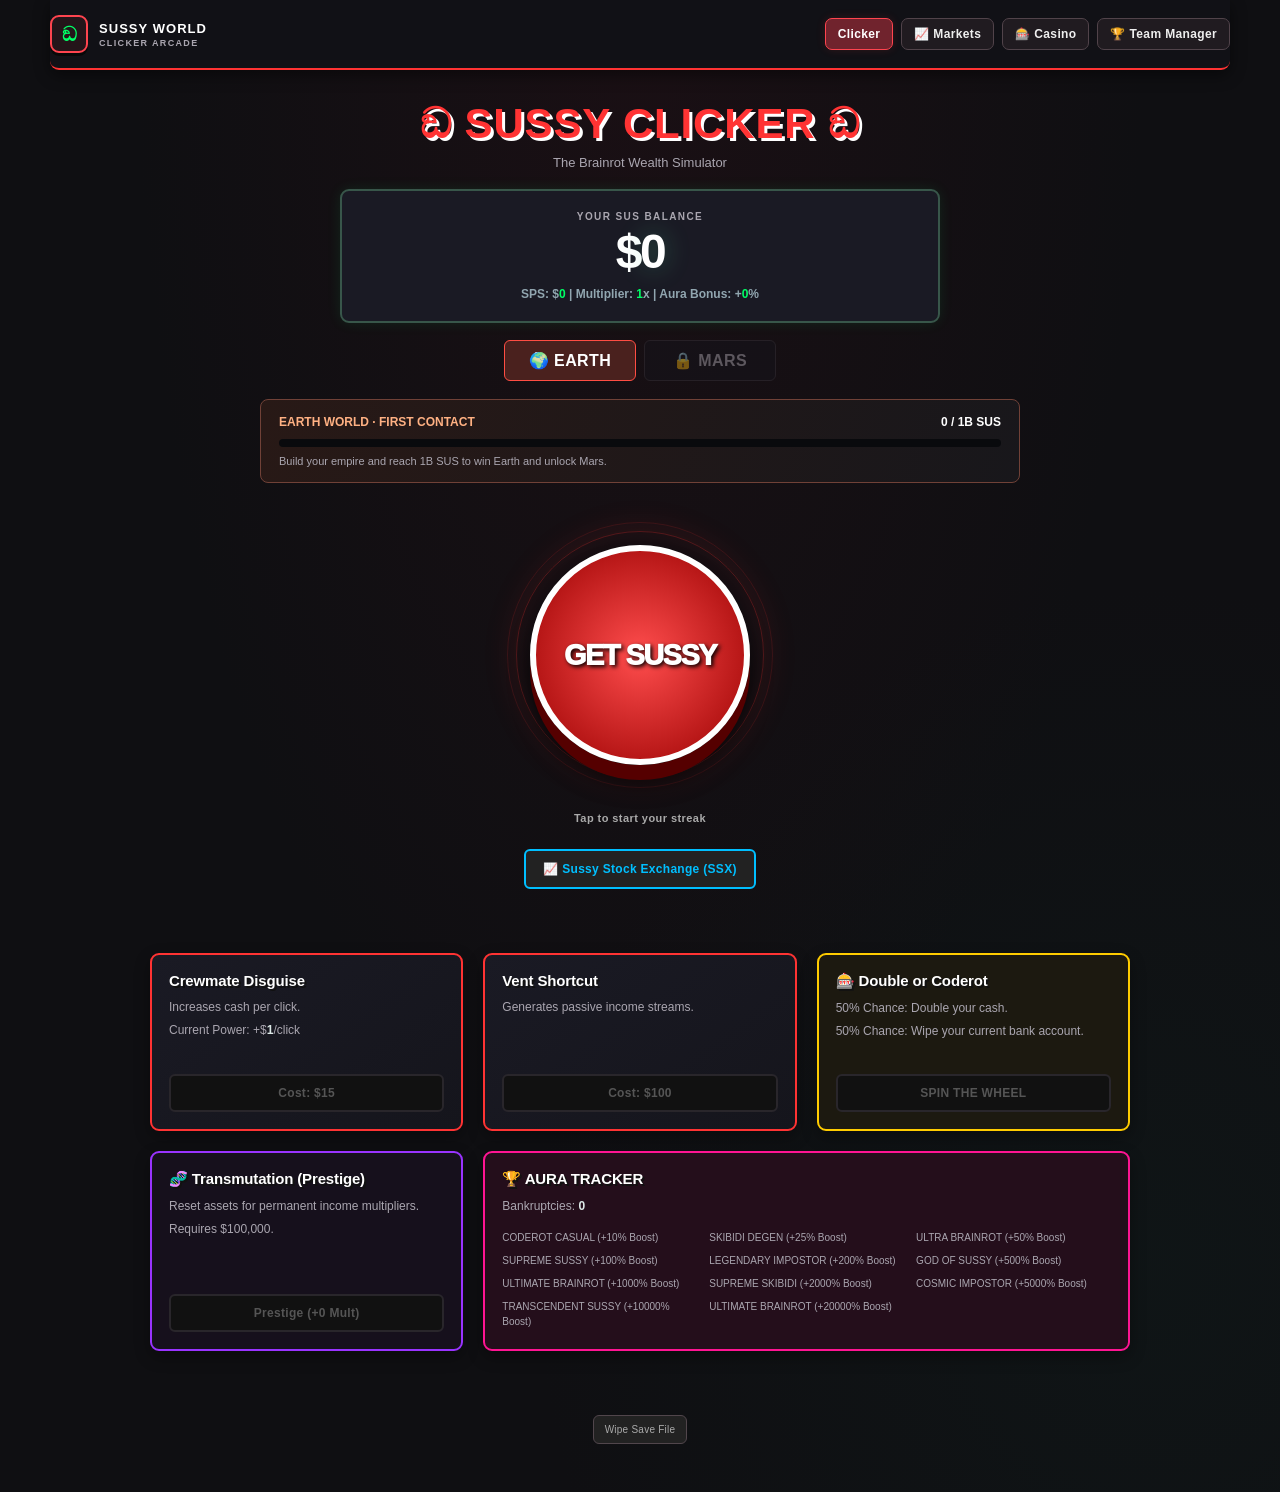
==== commit d3a16c6f: "Sports PT1" ====
--- a/index.html
+++ b/index.html
@@ -149,14 +149,48 @@
         .gamble-panel .action-btn:hover:not(:disabled) { border-color: #f5c66b; background: #514021; }
         .prestige-panel .action-btn:hover:not(:disabled) { border-color: #b49bff; background: #3a2d59; }
         .action-btn:disabled { border-color: #28313a; background: #151b22; color: #53606a; cursor: not-allowed; }
-        #btn-win { color: var(--gold); }
         .achievement-panel { grid-column: span 2; }
         .badge-list { display: grid; grid-template-columns: repeat(auto-fit, minmax(175px, 1fr)); gap: 2px 12px; margin-top: 12px; }
         .badge-list p { margin: 3px 0; color: #586574 !important; font-size: 10px !important; }
         .clear-btn { margin-top: 24px; padding: 8px 11px; border: 1px solid #3b424d; border-radius: 7px; background: transparent; color: #75808d; font-size: 10px; cursor: pointer; }
         .clear-btn:hover { border-color: #a84c59; color: #f1a0aa; }
-        .win-screen { display: none; position: fixed; inset: 0; z-index: 9999; place-items: center; padding: 24px; background: #05090eed; color: #ffdb7b; font-size: clamp(24px, 6vw, 58px); font-weight: 900; text-shadow: 0 0 30px #ffbf45aa; }
-        .win-screen[style*="block"] { display: grid !important; }
+        .world-tabs { display: flex; justify-content: center; gap: 8px; margin: 0 auto 18px; }
+        .world-tabs button { min-width: 132px; padding: 10px 15px; border: 1px solid var(--border); border-radius: 7px; background: var(--panel); color: var(--muted); font-weight: 800; cursor: pointer; }
+        .world-tabs button[aria-pressed="true"] { border-color: #ff4d43; background: #4a211e; color: #fff; }
+        .world-tabs button:disabled { opacity: .48; cursor: not-allowed; }
+        .world-goal { max-width: 760px; margin: 0 auto 22px; padding: 15px 18px; border: 1px solid #704137; border-radius: 8px; background: linear-gradient(110deg, #281916, #18171b); text-align: left; }
+        .world-goal-heading { display: flex; justify-content: space-between; gap: 12px; color: #ffb183; font-size: 12px; font-weight: 850; }
+        .world-goal-heading span:last-child { color: #fff; font-variant-numeric: tabular-nums; }
+        .goal-track { height: 8px; overflow: hidden; margin-top: 10px; border-radius: 5px; background: #090a0d; }
+        .goal-fill { width: 0; height: 100%; background: linear-gradient(90deg, #fb653f, #ffd166); transition: width .3s ease; }
+        .world-goal p { margin: 8px 0 0; color: var(--muted); font-size: 11px; }
+        .mars-heading { margin: 0 0 16px; color: #ff967b; font-size: 26px; }
+        .mars-intro { margin: 0 auto 18px; color: var(--muted); font-size: 12px; }
+        .mars-businesses { display: grid; grid-template-columns: repeat(auto-fit, minmax(230px, 1fr)); gap: 13px; text-align: left; }
+        .mars-business { display: flex; min-height: 190px; flex-direction: column; justify-content: space-between; padding: 16px; border: 1px solid #6c3930; border-radius: 8px; background: linear-gradient(145deg, #291a1a, #17151a); }
+        .mars-business h3 { margin: 0 0 7px; color: #ffd2be; font-size: 15px; }
+        .mars-business p { margin: 5px 0; color: var(--muted); font-size: 11px; line-height: 1.5; }
+        .mars-business p strong { color: #fff; }
+        .mars-business .action-btn { border-color: #754034; background: #39211e; }
+        .mars-business .action-btn:hover:not(:disabled) { border-color: #ff8a65; background: #623126; }
+        .landing-overlay { position: fixed; inset: 0; z-index: 9999; display: grid; grid-template-rows: auto minmax(200px, 1fr) auto; align-items: center; justify-items: center; padding: 28px 20px; overflow: hidden; background: radial-gradient(ellipse at 50% 70%, #251018, #080a0f 65%); }
+        .landing-overlay[hidden] { display: none; }
+        .landing-copy { z-index: 2; text-align: center; }
+        .landing-copy h2 { margin: 0; color: #ffb278; font-size: clamp(25px, 6vw, 42px); }
+        .landing-copy p, #landing-status { color: #d3c7c4; font-size: 13px; }
+        .landing-scene { position: relative; width: min(760px, 100%); height: min(48vh, 360px); min-height: 210px; overflow: hidden; }
+        .landing-stars { position: absolute; inset: 0 0 28%; background-image: radial-gradient(#fff 1px, transparent 1.5px), radial-gradient(#ffbd9c 1px, transparent 1.5px); background-position: 0 0, 27px 38px; background-size: 83px 71px, 109px 93px; opacity: .75; }
+        .mars-planet { position: absolute; right: 7%; bottom: -31%; width: min(360px, 70vw); aspect-ratio: 1; border-radius: 50%; background: radial-gradient(circle at 34% 25%, #f6a276, #b94232 48%, #5b1c22 78%); box-shadow: -25px -20px 70px #ef5c3a55; }
+        .mars-planet::before { position: absolute; inset: 34% 15% auto 45%; height: 8%; border-radius: 50%; background: #762c2a88; content: ""; transform: rotate(-18deg); }
+        .landing-ship { position: absolute; top: 20%; left: 3%; z-index: 2; font-size: clamp(42px, 9vw, 72px); filter: drop-shadow(0 5px 14px #ffb966); animation: mars-crash 3.2s cubic-bezier(.35,.05,.8,.55) forwards; }
+        .impact-flash { position: absolute; right: 28%; bottom: 23%; width: 12px; height: 12px; border-radius: 50%; background: #fff1b0; box-shadow: 0 0 0 0 #ff6d43; opacity: 0; animation: impact-burst .7s ease-out 2.8s forwards; }
+        @keyframes mars-crash { 0% { left: 3%; top: 20%; transform: rotate(-24deg); } 58% { left: 38%; top: 35%; transform: rotate(4deg); } 78% { left: 52%; top: 54%; transform: rotate(55deg) scale(.9); } 100% { left: 58%; top: 64%; transform: rotate(115deg) scale(.48); opacity: .15; } }
+        @keyframes impact-burst { 20% { opacity: 1; box-shadow: 0 0 0 8px #ff6d43aa; } 100% { opacity: 0; box-shadow: 0 0 0 80px #ff6d4300; } }
+        #enter-mars-btn { min-width: 180px; padding: 12px 18px; border: 1px solid #ff9368; border-radius: 7px; background: #732f25; color: #fff; font-weight: 850; cursor: pointer; }
+        #enter-mars-btn[hidden] { display: none; }
+        body.mars-world-active { background: radial-gradient(ellipse at 50% -25%, #5b211d 0, #110d12 58%); }
+        body.mars-world-active .stats-container { border-color: #a84b37; }
+        body.mars-world-active .main-display > span { text-shadow: 0 0 26px #ff754c77; }
         .chart-box { position: relative; height: 80px; overflow: hidden; margin-top: 10px; border: 1px solid var(--border); border-radius: 8px; background: #0b1118; }
         .chart-box svg { width: 100%; height: 100%; }
         @media (max-width: 640px) {
@@ -190,10 +224,26 @@
             <a class="current" href="index.html">Clicker</a>
             <a href="stocks.html">📈 Markets</a>
             <a href="casino.html">🎰 Casino</a>
+            <a href="team-manager.html">🏆 Team Manager</a>
         </nav>
     </header>
 
-    <div id="win-popup" class="win-screen">📮 GYATT! YOU ARE THE ULTIMATE IMPOSTOR! YOU WIN! 📮</div>
+    <div id="mars-landing" class="landing-overlay" role="dialog" aria-modal="true" aria-labelledby="landing-title" hidden>
+        <div class="landing-copy">
+            <h2 id="landing-title">MARS UNLOCKED</h2>
+            <p>1B SUS secured. The crew is making an unscheduled landing.</p>
+        </div>
+        <div class="landing-scene" aria-hidden="true">
+            <div class="landing-stars"></div>
+            <div class="mars-planet"></div>
+            <div class="landing-ship" onanimationend="finishMarsLanding()">🚀</div>
+            <div class="impact-flash"></div>
+        </div>
+        <div class="landing-copy">
+            <p id="landing-status" aria-live="polite">Approach vector locked...</p>
+            <button id="enter-mars-btn" onclick="enterMars()" hidden>TOUCH DOWN ON MARS</button>
+        </div>
+    </div>
 
     <main class="game-shell">
         <section class="hero-heading">
@@ -207,6 +257,18 @@
         <div class="sub-display">
             SPS: $<span id="sps-display">0</span> | Multiplier: <span id="prestige-display">1</span>x | Aura Bonus: +<span id="aura-bonus-display">0</span>%
         </div>
+    </div>
+
+    <nav class="world-tabs" aria-label="World selection">
+        <button id="earth-tab" onclick="switchWorld('earth')" aria-pressed="true">🌍 EARTH</button>
+        <button id="mars-tab" onclick="switchWorld('mars')" aria-pressed="false" disabled title="Reach 1B SUS to unlock Mars">🔒 MARS</button>
+    </nav>
+
+    <section id="earth-world">
+    <div class="world-goal" aria-label="Earth world objective">
+        <div class="world-goal-heading"><span>EARTH WORLD · FIRST CONTACT</span><span id="world-one-amount">0 / 1B SUS</span></div>
+        <div class="goal-track"><div id="world-one-progress" class="goal-fill"></div></div>
+        <p>Build your empire and reach 1B SUS to win Earth and unlock Mars.</p>
     </div>
 
     <div class="clicker-stage">
@@ -230,7 +292,6 @@
             <div>
                 <h3>Vent Shortcut</h3>
                 <p>Generates passive income streams.</p>
-                <p>Current Output: +$<span id="vent-power-display">0</span>/sec</p>
             </div>
             <button id="btn-vent" class="action-btn" onclick="buyVent()">Cost: $<span id="cost-vent">100</span></button>
         </div>
@@ -273,14 +334,19 @@
             </div>
         </div>
 
-        <div class="panel gamble-panel" style="grid-column: 1 / -1; border-color: #ff3333;">
-            <div>
-                <h3>🏆 BUY THE SUSSY WIN CONDITION</h3>
-                <p>10% Choice drop. Price climbs if you blank!</p>
-            </div>
-            <button id="btn-win" class="action-btn" onclick="gambleWinCondition()" style="font-size: 1.5rem; color: #ffcc00;">BUY WIN TICKET (Price: $<span id="win-cost-display">1,000,000,000</span>)</button>
-        </div>
     </div>
+    </section>
+
+    <section id="mars-world" hidden>
+        <h2 class="mars-heading">🔴 MARS: THE SUSSY FRONTIER</h2>
+        <p class="mars-intro">Six new industries. One red planet. Your Earth wallet still spends here.</p>
+        <div class="world-goal" aria-label="Mars world objective">
+            <div class="world-goal-heading"><span>MARS WORLD · FINAL FRONTIER</span><span id="mars-world-amount">0 / 1T SUS</span></div>
+            <div class="goal-track"><div id="mars-world-progress" class="goal-fill"></div></div>
+            <p id="mars-world-status">Build the Martian empire and reach 1T SUS to win Mars.</p>
+        </div>
+        <div id="mars-businesses" class="mars-businesses"></div>
+    </section>
 
     <button class="clear-btn" onclick="clearSave()">Wipe Save File</button>
     </main>
@@ -318,6 +384,108 @@
         }
 
         let priceHistory = [];
+        const EARTH_GOAL = 1000000000;
+        const MARS_GOAL = 1000000000000;
+        const MARS_BUSINESS_TYPES = [
+            { id: 'dustMine', icon: '⛏️', name: 'Red Dust Mine', detail: 'Strip-mine spicy iron and suspiciously valuable space rocks.', cost: 50000000000, baseSps: 25000000 },
+            { id: 'domeResort', icon: '🏨', name: 'Dome Resort', detail: 'Luxury low-gravity vacations with premium oxygen packages.', cost: 250000000000, baseSps: 200000000 },
+            { id: 'roverRacing', icon: '🏎️', name: 'Rover Racing League', detail: 'High-speed crater circuits and extremely questionable pit crews.', cost: 2000000000000, baseSps: 3000000000 },
+            { id: 'relicExchange', icon: '👽', name: 'Alien Relic Exchange', detail: 'Trade artifacts, rumors, and one definitely real UFO receipt.', cost: 20000000000000, baseSps: 50000000000 },
+            { id: 'orbitalPort', icon: '🛰️', name: 'Orbital Cargo Port', detail: 'Ship interplanetary goods before the next solar-system trend.', cost: 200000000000000, baseSps: 1000000000000 },
+            { id: 'terraforming', icon: '🌱', name: 'Terraforming Syndicate', detail: 'Sell breathable air futures. The atmosphere is not included.', cost: 2000000000000000, baseSps: 25000000000000 }
+        ];
+        let landingActive = false;
+
+        function getMarsSPS() {
+            return MARS_BUSINESS_TYPES.reduce((total, business) => {
+                const owned = Math.max(0, Number(game.marsBusinesses[business.id]) || 0);
+                return total + business.baseSps * (Math.pow(1.6, owned) - 1) / 0.6;
+            }, 0);
+        }
+
+        function buildMarsBusinesses() {
+            const container = document.getElementById('mars-businesses');
+            container.innerHTML = MARS_BUSINESS_TYPES.map(business => `
+                <article class="mars-business">
+                    <div>
+                        <h3>${business.icon} ${business.name}</h3>
+                        <p>${business.detail}</p>
+                        <p id="mars-owned-${business.id}">Owned: 0</p>
+                        <p>Income: <strong id="mars-income-${business.id}">0</strong> SUS/sec</p>
+                    </div>
+                    <button id="mars-buy-${business.id}" class="action-btn" onclick="buyMarsBusiness('${business.id}')">Establish · <span id="mars-cost-${business.id}">0</span> SUS</button>
+                </article>
+            `).join('');
+        }
+
+        function buyMarsBusiness(id) {
+            const business = MARS_BUSINESS_TYPES.find(item => item.id === id);
+            if (!business || !game.marsUnlocked) return;
+            const owned = Math.max(0, Number(game.marsBusinesses[id]) || 0);
+            const cost = Math.floor(business.cost * Math.pow(1.8, owned));
+            if (game.susPoints < cost) return;
+            game.susPoints -= cost;
+            game.marsBusinesses[id] = owned + 1;
+            playSound('click');
+            saveGame();
+            updateUI();
+        }
+
+        function updateMarsBusinessUI() {
+            MARS_BUSINESS_TYPES.forEach(business => {
+                const owned = Math.max(0, Number(game.marsBusinesses[business.id]) || 0);
+                const cost = Math.floor(business.cost * Math.pow(1.8, owned));
+                const income = business.baseSps * (Math.pow(1.6, owned) - 1) / 0.6;
+                document.getElementById(`mars-owned-${business.id}`).innerText = `Owned: ${owned.toLocaleString()}`;
+                document.getElementById(`mars-income-${business.id}`).innerText = Math.floor(income).toLocaleString();
+                document.getElementById(`mars-cost-${business.id}`).innerText = cost.toLocaleString();
+                document.getElementById(`mars-buy-${business.id}`).disabled = !game.marsUnlocked || game.susPoints < cost;
+            });
+        }
+
+        function finishMarsLanding() {
+            if (!landingActive || game.marsLandingSeen) return;
+            game.marsLandingSeen = true;
+            document.getElementById('landing-status').innerText = 'Impact confirmed. The crew is alive-ish.';
+            document.getElementById('enter-mars-btn').hidden = false;
+            saveGame();
+        }
+
+        function showMarsLanding() {
+            if (landingActive || game.marsLandingSeen) return;
+            landingActive = true;
+            document.getElementById('mars-landing').hidden = false;
+            playSound('win');
+        }
+
+        function checkWorldUnlock() {
+            if (!game.marsUnlocked && game.susPoints >= EARTH_GOAL) {
+                game.worldOneWon = true;
+                game.marsUnlocked = true;
+                saveGame();
+            }
+            if (game.marsUnlocked && !game.marsWon && game.susPoints >= MARS_GOAL) {
+                game.marsWon = true;
+                playSound('win');
+                saveGame();
+            }
+            if (game.marsUnlocked && !game.marsLandingSeen) showMarsLanding();
+        }
+
+        function switchWorld(world) {
+            if (world !== 'earth' && world !== 'mars') return;
+            if (world === 'mars' && !game.marsUnlocked) return;
+            game.currentWorld = world;
+            saveGame();
+            updateUI();
+        }
+
+        function enterMars() {
+            document.getElementById('mars-landing').hidden = true;
+            game.currentWorld = 'mars';
+            saveGame();
+            updateUI();
+        }
 
         function loadGame() {
             if (game.lastSaved > 0) {
@@ -361,11 +529,12 @@
             if (game.totalLosses >= 1000) bonus += 5000;
             if (game.totalLosses >= 2000) bonus += 10000;
             if (game.totalLosses >= 5000) bonus += 20000;
+            if (game.totalLosses >= 10000) bonus += 50000;
             return bonus;
         }
 
         function getClickPower() { return game.basePointsPerClick * game.prestigeMultiplier * (1 + getAuraBonus()/100); }
-        function getSPS() { return game.baseAutoSusPerSecond * game.prestigeMultiplier * (1 + getAuraBonus()/100); }
+        function getSPS() { return (game.baseAutoSusPerSecond + getMarsSPS()) * game.prestigeMultiplier * (1 + getAuraBonus()/100); }
 
         function clickSussy() {
             playSound('click');
@@ -415,15 +584,6 @@
         }
 
 
-        function gambleWinCondition() {
-            if (game.susPoints >= game.winPrice) {
-                game.susPoints -= game.winPrice;
-                if (Math.random() > 0.10) { playSound('win'); document.getElementById('win-popup').style.display = 'block'; }
-                else { game.winPrice = Math.ceil(game.winPrice * 1.025); playSound('lose'); alert("❌ BRO GOT SCAMMED! Ticket was blank. Cost escalated!"); }
-                updateUI();
-            }
-        }
-
         function prestige() {
             if (game.susPoints >= 100000) {
                 let gain = Math.floor(Math.log10(game.susPoints) - 4); if (gain < 1) gain = 1;
@@ -448,18 +608,47 @@
             { text: "🏰 A CODEROT KNIGHT CHALLENGES YOU TO A DUEL! 🏰", winMsg: "⚔️ VICTORY! You won the duel and got their loot!", loseMsg: "🛡️ DEFEATED! The knight bested you and took your cash!" },
         ];
 
+        function getEncounterProgress() {
+            const balance = Math.max(500, game.susPoints);
+            const goal = game.currentWorld === 'mars' ? MARS_GOAL : EARTH_GOAL;
+            return Math.min(1, Math.log10(balance / 500) / Math.log10(goal / 500));
+        }
+
+        function getEncounterFrequencyChance() {
+            const marsBonus = game.currentWorld === 'mars' ? 0.02 : 0;
+            return Math.min(0.12, 0.02 + getEncounterProgress() * 0.08 + marsBonus);
+        }
+
+        function getEncounterWinChance() {
+            const marsBonus = game.currentWorld === 'mars' ? 0.05 : 0;
+            return Math.min(0.60, 0.35 + getEncounterProgress() * 0.20 + marsBonus);
+        }
+
+        function getEncounterWagerRate() {
+            const progress = getEncounterProgress();
+            const marsRisk = game.currentWorld === 'mars' ? 0.04 : 0;
+            const minimum = 0.05 + progress * 0.05 + marsRisk;
+            const range = 0.07 + progress * 0.13;
+            return Math.min(0.35, minimum + Math.random() * range);
+        }
+
         setInterval(() => {
-            if (game.susPoints > 500 && Math.random() < 0.25) {
-                let wager = Math.floor(game.susPoints * 0.25); let s = slangEncounters[Math.floor(Math.random() * slangEncounters.length)];
-                if (confirm(`${s.text}\n\nWager 25% ($${wager.toLocaleString()})?`)) {
-                    if (Math.random() < 0.45) { game.susPoints += wager; playSound('win'); alert(s.winMsg); }
-                    else { game.susPoints -= wager; if(game.susPoints <= 0) game.totalLosses++; playSound('lose'); alert(s.loseMsg); }
+            const frequencyChance = getEncounterFrequencyChance();
+            if (game.susPoints > 500 && Math.random() < frequencyChance) {
+                const wagerRate = getEncounterWagerRate();
+                const winChance = getEncounterWinChance();
+                const wager = Math.floor(game.susPoints * wagerRate);
+                const encounter = slangEncounters[Math.floor(Math.random() * slangEncounters.length)];
+                if (confirm(`${encounter.text}\n\nSpawn chance: ${Math.round(frequencyChance * 100)}% every 15 seconds.\nWin chance: ${Math.round(winChance * 100)}%.\nWager ${Math.round(wagerRate * 100)}% ($${wager.toLocaleString()})?`)) {
+                    if (Math.random() < winChance) { game.susPoints += wager; playSound('win'); alert(encounter.winMsg); }
+                    else { game.susPoints -= wager; if(game.susPoints <= 0) game.totalLosses++; playSound('lose'); alert(encounter.loseMsg); }
                     updateUI();
                 }
             }
         }, 15000);
 
         function updateUI() {
+            checkWorldUnlock();
             document.getElementById('sus-points').innerText = Math.floor(game.susPoints).toLocaleString();
             document.getElementById('sps-display').innerText = Math.floor(getSPS()).toLocaleString();
             document.getElementById('click-power-display').innerText = getClickPower().toLocaleString();
@@ -468,11 +657,30 @@
             document.getElementById('stat-losses').innerText = game.totalLosses;
             document.getElementById('cost-disguise').innerText = game.costs.disguise.toLocaleString();
             document.getElementById('cost-vent').innerText = game.costs.vent.toLocaleString();
-            document.getElementById('win-cost-display').innerText = game.winPrice.toLocaleString();
             document.getElementById('btn-disguise').disabled = (game.susPoints < game.costs.disguise);
             document.getElementById('btn-vent').disabled = (game.susPoints < game.costs.vent);
-            document.getElementById('btn-win').disabled = (game.susPoints < game.winPrice);
             document.getElementById('btn-gamble').disabled = (game.susPoints <= 0);
+
+            const marsUnlocked = Boolean(game.marsUnlocked);
+            const currentWorld = marsUnlocked && game.currentWorld === 'mars' ? 'mars' : 'earth';
+            game.currentWorld = currentWorld;
+            document.getElementById('earth-tab').setAttribute('aria-pressed', String(currentWorld === 'earth'));
+            const marsTab = document.getElementById('mars-tab');
+            marsTab.disabled = !marsUnlocked;
+            marsTab.innerText = marsUnlocked ? '🔴 MARS' : '🔒 MARS';
+            marsTab.title = marsUnlocked ? 'Switch to Mars' : 'Reach 1B SUS to unlock Mars';
+            marsTab.setAttribute('aria-pressed', String(currentWorld === 'mars'));
+            document.getElementById('earth-world').hidden = currentWorld !== 'earth';
+            document.getElementById('mars-world').hidden = currentWorld !== 'mars';
+            document.body.classList.toggle('mars-world-active', currentWorld === 'mars');
+            document.getElementById('world-one-amount').innerText = `${Math.floor(Math.min(game.susPoints, EARTH_GOAL)).toLocaleString()} / 1B SUS`;
+            document.getElementById('world-one-progress').style.width = `${Math.min(100, game.susPoints / EARTH_GOAL * 100)}%`;
+            document.getElementById('mars-world-amount').innerText = `${Math.floor(Math.min(game.susPoints, MARS_GOAL)).toLocaleString()} / 1T SUS`;
+            document.getElementById('mars-world-progress').style.width = `${Math.min(100, game.susPoints / MARS_GOAL * 100)}%`;
+            document.getElementById('mars-world-status').innerText = game.marsWon
+                ? 'MARS CONQUERED. The red planet belongs to the Sussy Empire.'
+                : 'Build the Martian empire and reach 1T SUS to win Mars.';
+            updateMarsBusinessUI();
             
             let b1 = document.getElementById('badge-1');
             if(game.totalLosses >= 1) { b1.innerText = "[X] CODEROT CASUAL (+10%)"; b1.style.color = "#00ff66"; }
@@ -496,6 +704,8 @@
             if(game.totalLosses >= 2000) { b10.innerText = "[X] TRANSCENDENT SUSSY (+10000%)"; b10.style.color = "#00ff66"; }
             let b11 = document.getElementById('badge-11');
             if(game.totalLosses >= 5000) { b11.innerText = "[X] ULTIMATE BRAINROT (+20000%)"; b11.style.color = "#00ff66"; }
+            let b12 = document.getElementById('badge-12');
+            if(game.totalLosses >= 10000) { b12.innerText = "[X] LORD OF ALL SUSSY (+50000%)"; b12.style.color = "#00ff66"; }
             
             if (game.susPoints >= 100000) {
                 let pending = Math.floor(Math.log10(game.susPoints) - 4);
@@ -586,6 +796,7 @@
             });
         }
 
+        buildMarsBusinesses();
         loadGame();
         updateUI();
     </script>
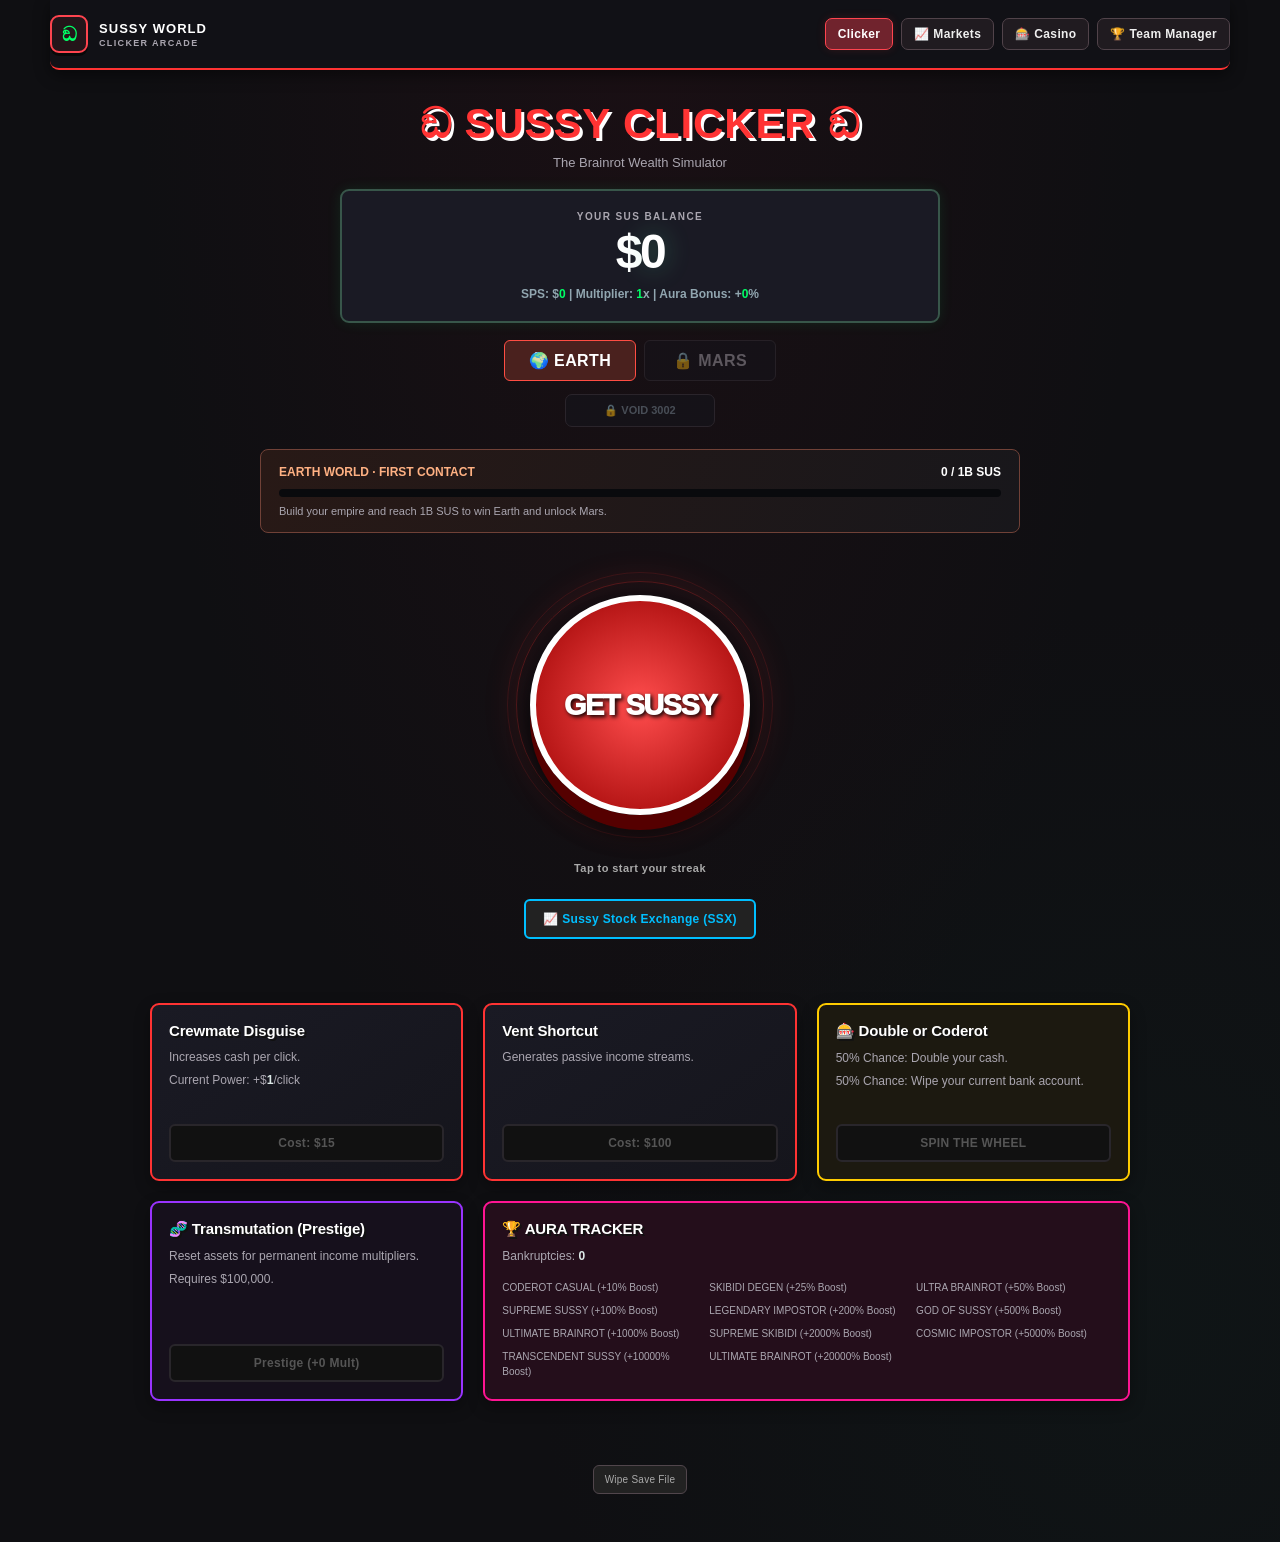
==== commit 058b4bd7: "Thanksgiving Update (this likely wont receive anymore updates until Dec 18 or Christmas" ====
--- a/index.html
+++ b/index.html
@@ -158,6 +158,9 @@
         .world-tabs button { min-width: 132px; padding: 10px 15px; border: 1px solid var(--border); border-radius: 7px; background: var(--panel); color: var(--muted); font-weight: 800; cursor: pointer; }
         .world-tabs button[aria-pressed="true"] { border-color: #ff4d43; background: #4a211e; color: #fff; }
         .world-tabs button:disabled { opacity: .48; cursor: not-allowed; }
+        .planet-links { display: flex; flex-wrap: wrap; justify-content: center; gap: 8px; margin: -5px auto 22px; }
+        .planet-links a { min-width: 150px; padding: 9px 13px; border: 1px solid var(--border); border-radius: 7px; background: var(--panel); color: var(--text); font-size: 11px; font-weight: 800; }
+        .planet-links a[aria-disabled="true"] { color: #697783; opacity: .6; }
         .world-goal { max-width: 760px; margin: 0 auto 22px; padding: 15px 18px; border: 1px solid #704137; border-radius: 8px; background: linear-gradient(110deg, #281916, #18171b); text-align: left; }
         .world-goal-heading { display: flex; justify-content: space-between; gap: 12px; color: #ffb183; font-size: 12px; font-weight: 850; }
         .world-goal-heading span:last-child { color: #fff; font-variant-numeric: tabular-nums; }
@@ -263,6 +266,9 @@
         <button id="earth-tab" onclick="switchWorld('earth')" aria-pressed="true">🌍 EARTH</button>
         <button id="mars-tab" onclick="switchWorld('mars')" aria-pressed="false" disabled title="Reach 1B SUS to unlock Mars">🔒 MARS</button>
     </nav>
+    <nav class="planet-links" aria-label="Planet industries">
+        <a id="void-link" href="void-3002.html" aria-disabled="true" title="Conquer Mars to unlock Void">🔒 VOID 3002</a>
+    </nav>
 
     <section id="earth-world">
     <div class="world-goal" aria-label="Earth world objective">
@@ -459,6 +465,7 @@
         }
 
         function checkWorldUnlock() {
+            let progressionChanged = false;
             if (!game.marsUnlocked && game.susPoints >= EARTH_GOAL) {
                 game.worldOneWon = true;
                 game.marsUnlocked = true;
@@ -469,6 +476,11 @@
                 playSound('win');
                 saveGame();
             }
+            if (game.marsWon && !game.voidUnlocked) {
+                game.voidUnlocked = true;
+                progressionChanged = true;
+            }
+            if (progressionChanged) saveGame();
             if (game.marsUnlocked && !game.marsLandingSeen) showMarsLanding();
         }
 
@@ -509,7 +521,11 @@
         function clearSave() {
             if(confirm("Permanently wipe your meta account?")) {
                 localStorage.removeItem(SAVE_KEY);
+                localStorage.removeItem(SAVE_BACKUP_KEY);
                 localStorage.removeItem('sussy_clicker_save_v4');
+                localStorage.removeItem('sussy_clicker_save');
+                localStorage.removeItem('playerData');
+                localStorage.removeItem('playerSusCurrency');
                 game = JSON.parse(JSON.stringify(DEFAULT_GAME));
                 saveGame();
                 updateUI();
@@ -649,14 +665,15 @@
 
         function updateUI() {
             checkWorldUnlock();
-            document.getElementById('sus-points').innerText = Math.floor(game.susPoints).toLocaleString();
-            document.getElementById('sps-display').innerText = Math.floor(getSPS()).toLocaleString();
-            document.getElementById('click-power-display').innerText = getClickPower().toLocaleString();
+            document.getElementById('sus-points').innerText = formatCompactNumber(game.susPoints);
+            document.getElementById('sus-points').title = Math.floor(game.susPoints).toLocaleString();
+            document.getElementById('sps-display').innerText = formatCompactNumber(getSPS());
+            document.getElementById('click-power-display').innerText = formatCompactNumber(getClickPower());
             document.getElementById('prestige-display').innerText = game.prestigeMultiplier;
             document.getElementById('aura-bonus-display').innerText = getAuraBonus();
             document.getElementById('stat-losses').innerText = game.totalLosses;
-            document.getElementById('cost-disguise').innerText = game.costs.disguise.toLocaleString();
-            document.getElementById('cost-vent').innerText = game.costs.vent.toLocaleString();
+            document.getElementById('cost-disguise').innerText = formatCompactNumber(game.costs.disguise);
+            document.getElementById('cost-vent').innerText = formatCompactNumber(game.costs.vent);
             document.getElementById('btn-disguise').disabled = (game.susPoints < game.costs.disguise);
             document.getElementById('btn-vent').disabled = (game.susPoints < game.costs.vent);
             document.getElementById('btn-gamble').disabled = (game.susPoints <= 0);
@@ -681,6 +698,11 @@
                 ? 'MARS CONQUERED. The red planet belongs to the Sussy Empire.'
                 : 'Build the Martian empire and reach 1T SUS to win Mars.';
             updateMarsBusinessUI();
+            const voidLink = document.getElementById('void-link');
+            voidLink.innerText = game.voidUnlocked ? '◉ VOID 3002' : '🔒 VOID 3002';
+            voidLink.setAttribute('aria-disabled', String(!game.voidUnlocked));
+            voidLink.title = game.voidUnlocked ? 'Travel to Void 3002' : 'Conquer Mars to unlock Void';
+            voidLink.onclick = game.voidUnlocked ? null : (event) => event.preventDefault();
             
             let b1 = document.getElementById('badge-1');
             if(game.totalLosses >= 1) { b1.innerText = "[X] CODEROT CASUAL (+10%)"; b1.style.color = "#00ff66"; }
@@ -778,25 +800,8 @@
             saveGame();
         });
 
-                // Register Service Worker for true offline PWA functionality
-        if ('serviceWorker' in navigator) {
-            window.addEventListener('load', () => {
-                navigator.serviceWorker.register('./sw.js')
-                    .then(reg => {
-                        reg.update();
-                        navigator.serviceWorker.addEventListener('controllerchange', () => {
-                            if (!window.serviceWorkerReloaded) {
-                                window.serviceWorkerReloaded = true;
-                                window.location.reload();
-                            }
-                        });
-                        console.log('Sussy Service Worker Registered!', reg);
-                    })
-                    .catch(err => console.log('Service Worker setup failed:', err));
-            });
-        }
-
         buildMarsBusinesses();
         loadGame();
         updateUI();
     </script>
+    <script src="auto-update.js"></script>
